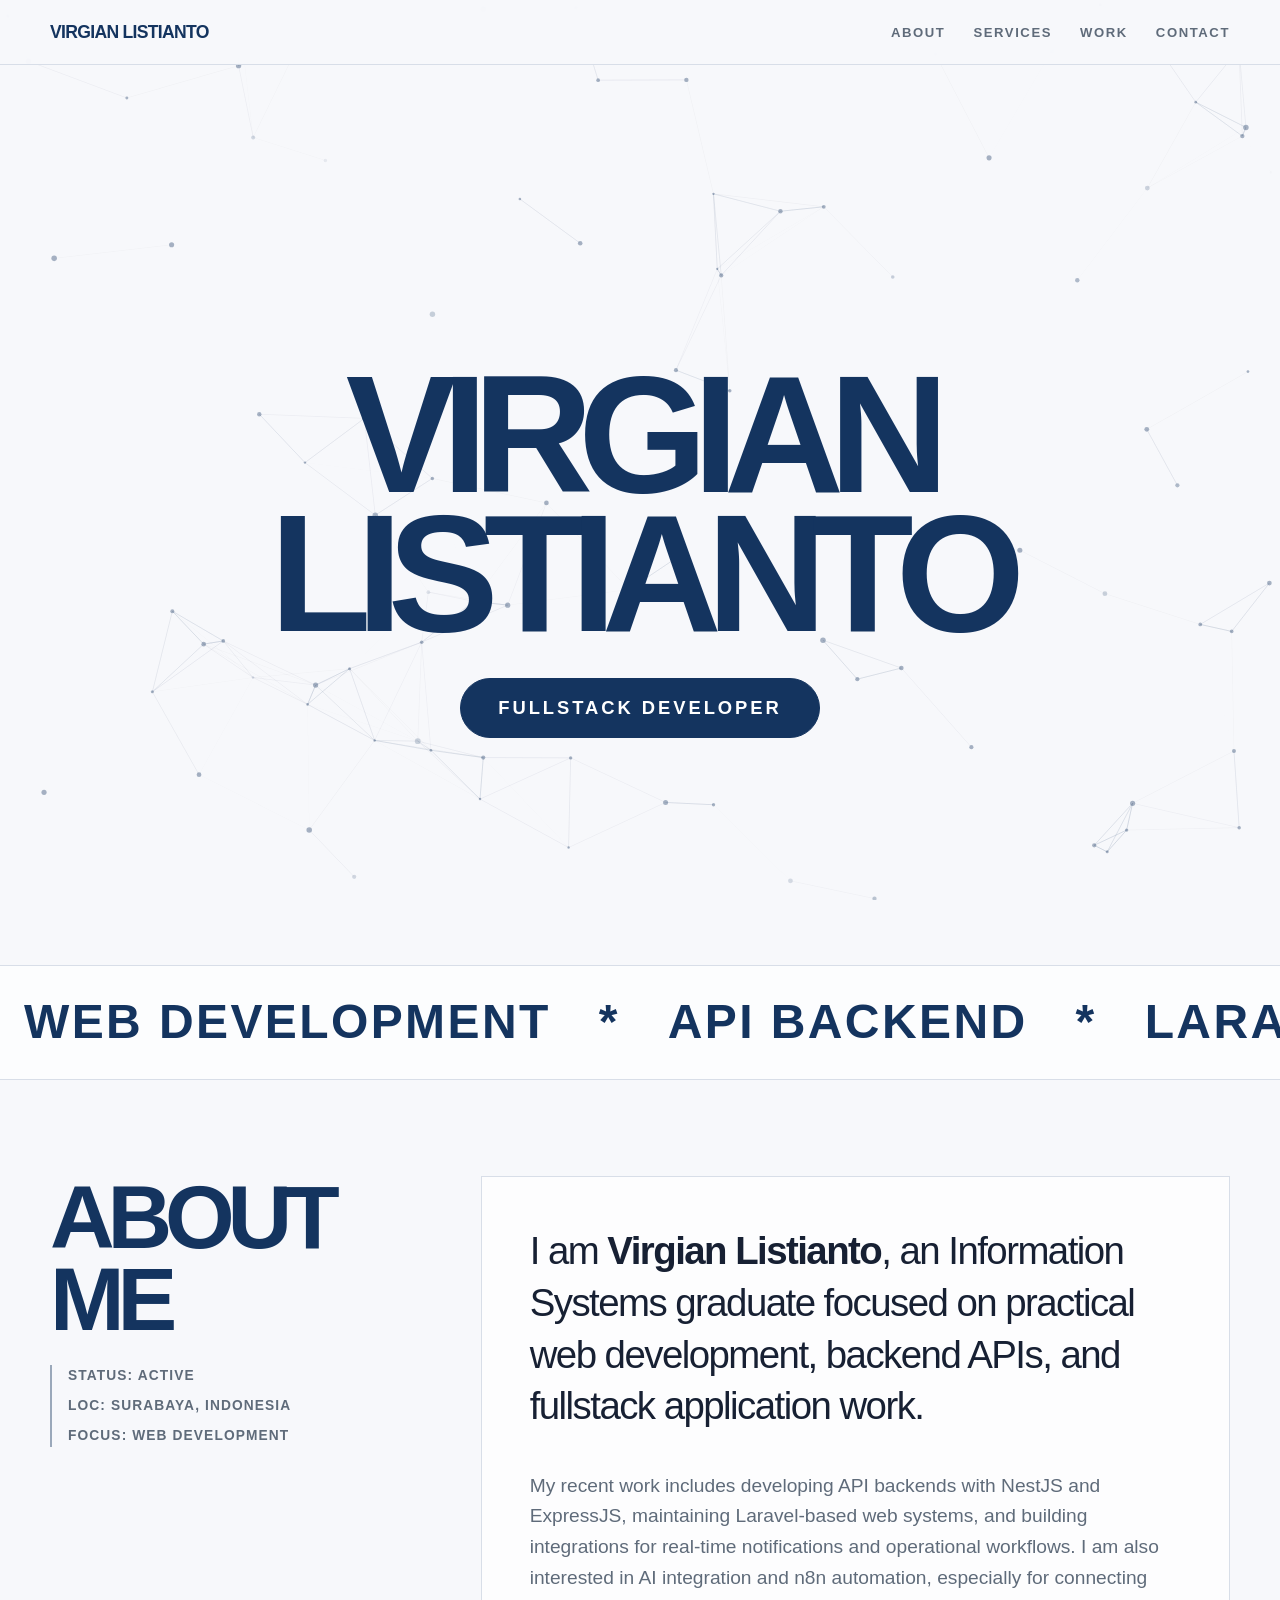
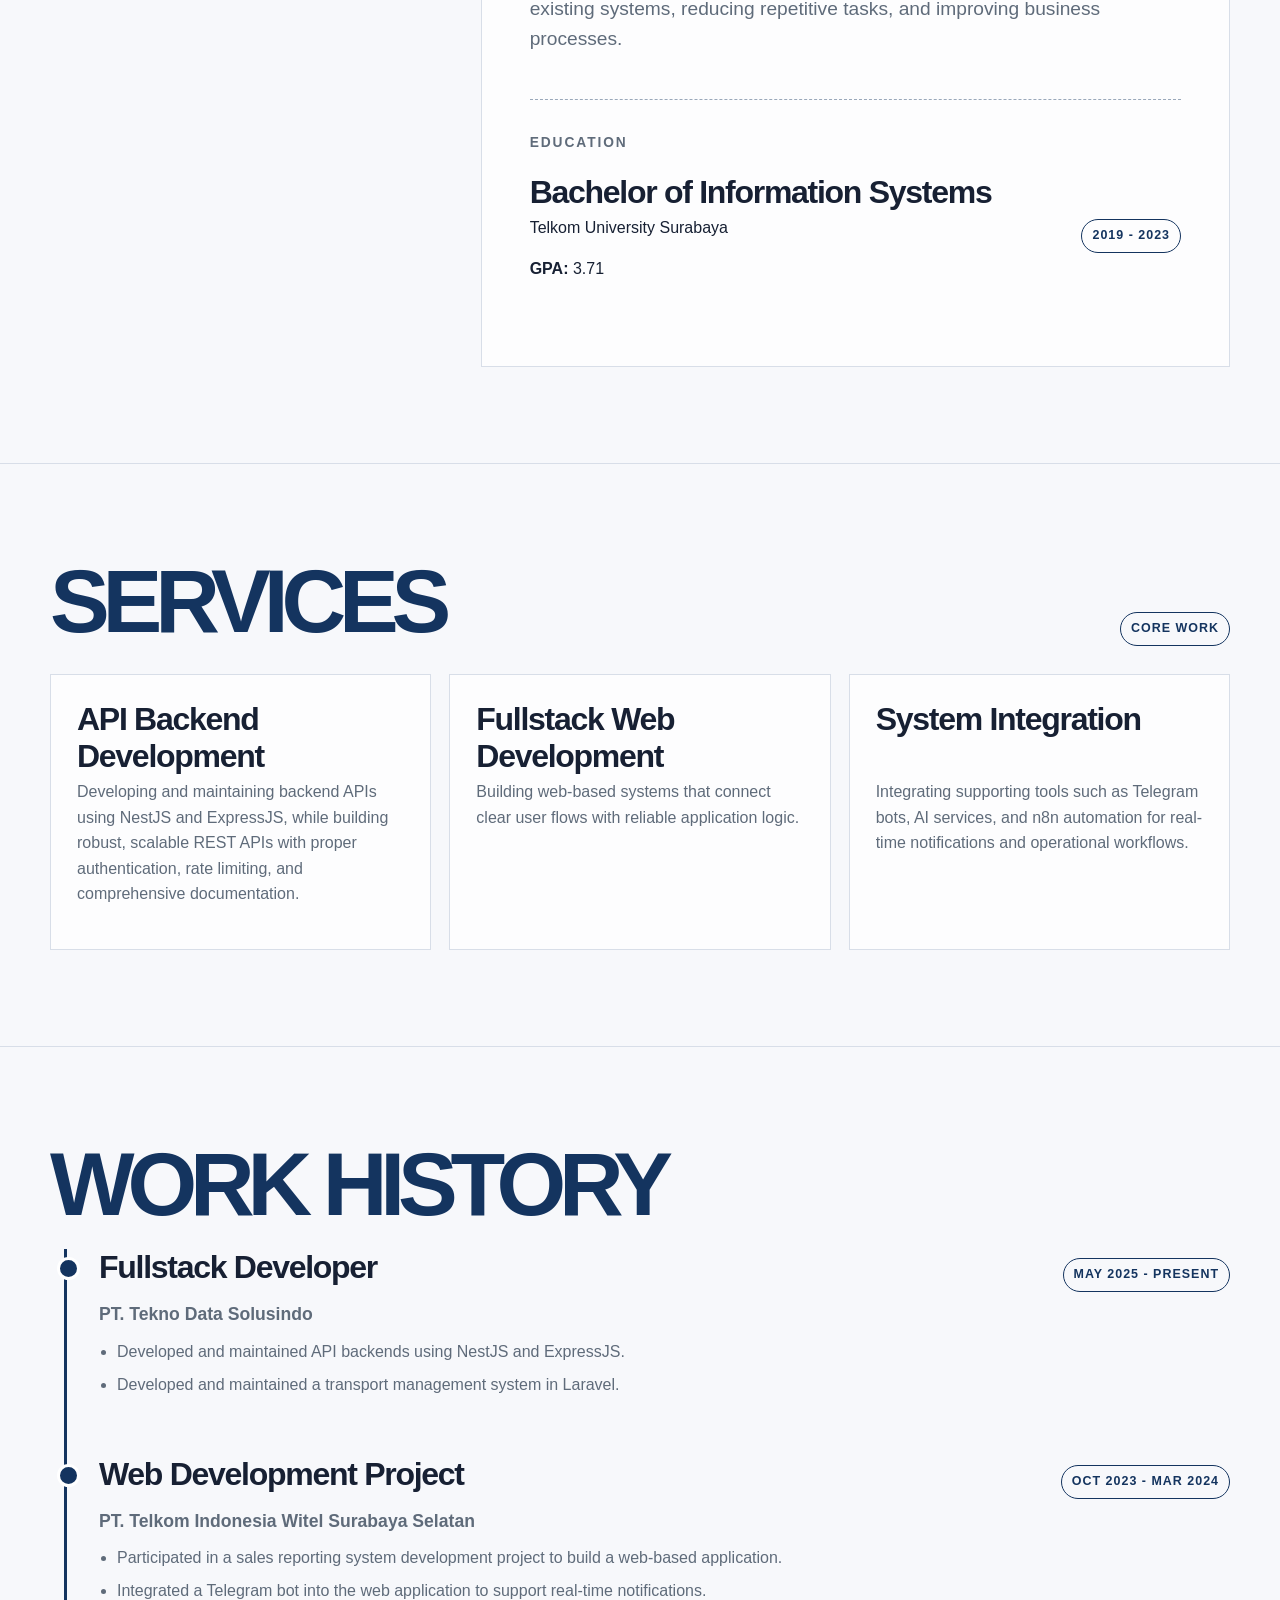
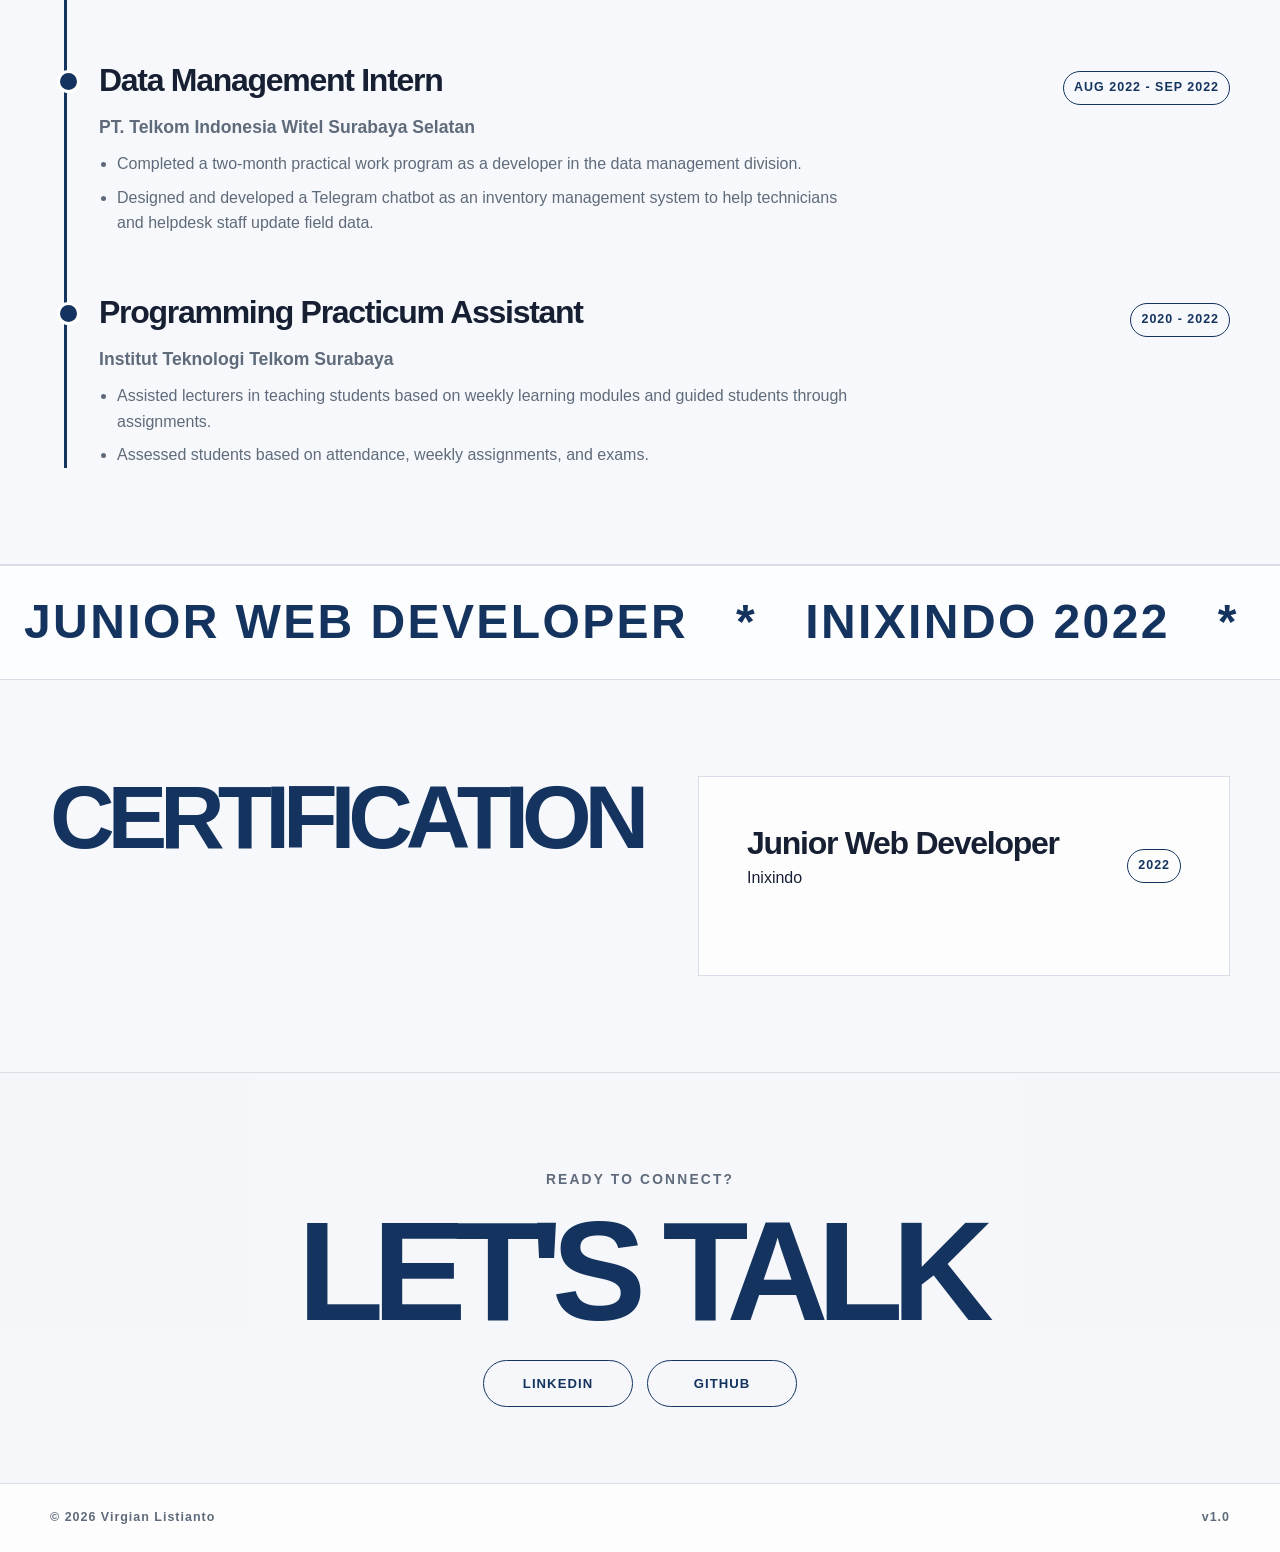
==== index.html @ 325dbe0d "Initial portfolio site" ====
<!DOCTYPE html>
<html lang="en">
<head>
    <meta charset="UTF-8">
    <meta name="viewport" content="width=device-width, initial-scale=1.0">
    <title>Virgian Listianto | Portfolio</title>
    <meta name="description" content="Portfolio of Virgian Listianto, a fullstack developer based in Surabaya, Indonesia.">
    <link rel="icon" type="image/png" sizes="32x32" href="assets/favicon-32x32.png">
    <link rel="icon" type="image/png" sizes="16x16" href="assets/favicon-16x16.png">
    <link rel="apple-touch-icon" sizes="180x180" href="assets/apple-touch-icon.png">
    <link rel="stylesheet" href="assets/custom.css">
</head>
<body>
    <canvas id="scatter-background" aria-hidden="true"></canvas>

    <nav class="nav" aria-label="Primary navigation">
        <div class="container nav-inner">
            <a class="brand" href="#top">Virgian Listianto</a>
            <div class="nav-links">
                <a href="#about">About</a>
                <a href="#services">Services</a>
                <a href="#work">Work</a>
                <a href="#contact">Contact</a>
            </div>
        </div>
    </nav>

    <main id="top">
        <section class="hero container">
            <div>
                <h1>Virgian<br>Listianto</h1>
                <div class="hero-actions">
                    <div class="role-card">
                        <strong>Fullstack Developer</strong>
                    </div>
                </div>
            </div>
        </section>

        <div class="strip" aria-hidden="true">
            <div class="strip-track">
                <span>Web Development</span><span>*</span>
                <span>API Backend</span><span>*</span>
                <span>Laravel</span><span>*</span>
                <span>NestJS</span><span>*</span>
                <span>ExpressJS</span><span>*</span>
                <span>Fullstack</span><span>*</span>
                <span>Web Development</span><span>*</span>
                <span>API Backend</span><span>*</span>
                <span>Laravel</span><span>*</span>
                <span>NestJS</span><span>*</span>
                <span>ExpressJS</span><span>*</span>
                <span>Fullstack</span><span>*</span>
            </div>
        </div>

        <section id="about" class="section">
            <div class="container split">
                <div>
                    <div class="section-title">
                        <h2>About<br>Me</h2>
                        <div class="meta-list">
                            <p>Status: Active</p>
                            <p>Loc: Surabaya, Indonesia</p>
                            <p>Focus: Web Development</p>
                        </div>
                    </div>
                </div>

                <div class="panel">
                    <p class="intro">
                        I am <strong>Virgian Listianto</strong>, an Information Systems graduate focused on practical web development, backend APIs, and fullstack application work.
                    </p>
                    <p class="intro-small">
                        My recent work includes developing API backends with NestJS and ExpressJS, maintaining Laravel-based web systems, and building integrations for real-time notifications and operational workflows. I am also interested in AI integration and n8n automation, especially for connecting existing systems, reducing repetitive tasks, and improving business processes.
                    </p>

                    <div class="data-block">
                        <p class="block-heading">Education</p>
                        <div class="education-row">
                            <div>
                                <h3>Bachelor of Information Systems</h3>
                                <p>Telkom University Surabaya</p>
                                <p><strong>GPA:</strong> 3.71</p>
                            </div>
                            <span class="date">2019 - 2023</span>
                        </div>
                    </div>
                </div>
            </div>
        </section>

        <section id="services" class="section">
            <div class="container">
                <div class="timeline-head">
                    <h2>Services</h2>
                    <span class="date">Core Work</span>
                </div>

                <div class="cards">
                    <article class="card">
                        <h3>API Backend Development</h3>
                        <p>Developing and maintaining backend APIs using NestJS and ExpressJS, while building robust, scalable REST APIs with proper authentication, rate limiting, and comprehensive documentation.</p>
                    </article>
                    <article class="card">
                        <h3>Fullstack Web Development</h3>
                        <p>Building web-based systems that connect clear user flows with reliable application logic.</p>
                    </article>
                    <article class="card">
                        <h3>System Integration</h3>
                        <p>Integrating supporting tools such as Telegram bots, AI services, and n8n automation for real-time notifications and operational workflows.</p>
                    </article>
                </div>
            </div>
        </section>

        <section id="work" class="section">
            <div class="container">
                <h2>Work History</h2>

                <div class="timeline">
                    <article class="timeline-item">
                        <div class="timeline-head">
                            <h3>Fullstack Developer</h3>
                            <span class="date">May 2025 - Present</span>
                        </div>
                        <h4>PT. Tekno Data Solusindo</h4>
                        <ul>
                            <li>Developed and maintained API backends using NestJS and ExpressJS.</li>
                            <li>Developed and maintained a transport management system in Laravel.</li>
                        </ul>
                    </article>

                    <article class="timeline-item">
                        <div class="timeline-head">
                            <h3>Web Development Project</h3>
                            <span class="date">Oct 2023 - Mar 2024</span>
                        </div>
                        <h4>PT. Telkom Indonesia Witel Surabaya Selatan</h4>
                        <ul>
                            <li>Participated in a sales reporting system development project to build a web-based application.</li>
                            <li>Integrated a Telegram bot into the web application to support real-time notifications.</li>
                        </ul>
                    </article>

                    <article class="timeline-item">
                        <div class="timeline-head">
                            <h3>Data Management Intern</h3>
                            <span class="date">Aug 2022 - Sep 2022</span>
                        </div>
                        <h4>PT. Telkom Indonesia Witel Surabaya Selatan</h4>
                        <ul>
                            <li>Completed a two-month practical work program as a developer in the data management division.</li>
                            <li>Designed and developed a Telegram chatbot as an inventory management system to help technicians and helpdesk staff update field data.</li>
                        </ul>
                    </article>

                    <article class="timeline-item">
                        <div class="timeline-head">
                            <h3>Programming Practicum Assistant</h3>
                            <span class="date">2020 - 2022</span>
                        </div>
                        <h4>Institut Teknologi Telkom Surabaya</h4>
                        <ul>
                            <li>Assisted lecturers in teaching students based on weekly learning modules and guided students through assignments.</li>
                            <li>Assessed students based on attendance, weekly assignments, and exams.</li>
                        </ul>
                    </article>
                </div>
            </div>
        </section>

        <div class="strip" aria-hidden="true">
            <div class="strip-track">
                <span>Junior Web Developer</span><span>*</span>
                <span>Inixindo 2022</span><span>*</span>
                <span>Junior Web Developer</span><span>*</span>
                <span>Inixindo 2022</span><span>*</span>
                <span>Junior Web Developer</span><span>*</span>
                <span>Inixindo 2022</span><span>*</span>
            </div>
        </div>

        <section class="section">
            <div class="container split">
                <div>
                    <div class="section-title">
                        <h2>Certification</h2>
                    </div>
                </div>
                <div class="panel">
                    <div class="cert-row">
                        <div>
                            <h3>Junior Web Developer</h3>
                            <p>Inixindo</p>
                        </div>
                        <span class="date">2022</span>
                    </div>
                </div>
            </div>
        </section>
    </main>

    <section id="contact" class="contact-section">
        <div class="container">
            <p class="contact-kicker">Ready to connect?</p>
            <p class="talk">Let's Talk</p>

            <div class="contact-links" aria-label="Social links">
                <a class="contact-pill" href="https://linkedin.com/in/virgianlistianto" target="_blank" rel="noreferrer">LinkedIn</a>
                <a class="contact-pill" href="https://github.com/z00mbi33" target="_blank" rel="noreferrer">GitHub</a>
            </div>
        </div>
    </section>

    <footer class="footer">
        <div class="container footer-bottom">
            <span>&copy; 2026 Virgian Listianto</span>
            <span>v1.0</span>
        </div>
    </footer>

    <script src="assets/custom.js" defer></script>
</body>
</html>
---- assets/custom.css ----
:root {
    --bg: #f7f8fb;
    --paper: #ffffff;
    --paper-soft: #f3f6fa;
    --primary: #14345f;
    --primary-soft: #e8eef7;
    --text: #172033;
    --muted: #5f6b7a;
    --line: #d8dee8;
    --line-dark: #9aa8ba;
}

* {
    box-sizing: border-box;
}

html {
    scroll-behavior: smooth;
}

body {
    position: relative;
    margin: 0;
    background: var(--bg);
    color: var(--text);
    font-family: Arial, Helvetica, sans-serif;
    line-height: 1.6;
}

#scatter-background {
    position: fixed;
    inset: 0;
    z-index: 0;
    pointer-events: none;
    opacity: 0.95;
}

a {
    color: inherit;
    text-decoration: none;
}

a:hover {
    text-decoration: underline;
}

p,
h1,
h2,
h3,
h4 {
    margin-top: 0;
}

.container {
    width: min(1180px, calc(100% - 32px));
    margin: 0 auto;
}

.nav {
    position: fixed;
    top: 0;
    left: 0;
    z-index: 10;
    width: 100%;
    border-bottom: 1px solid var(--line);
    background: rgba(247, 248, 251, 0.94);
    backdrop-filter: blur(12px);
}

.nav,
main,
.contact-section,
.footer {
    position: relative;
    z-index: 1;
}

.nav-inner {
    display: flex;
    align-items: center;
    justify-content: space-between;
    padding: 18px 0;
}

.brand {
    color: var(--primary);
    font-size: 1.1rem;
    font-weight: 800;
    letter-spacing: -0.04em;
    text-transform: uppercase;
}

.nav-links {
    display: flex;
    gap: 28px;
    color: var(--muted);
    font-size: 0.82rem;
    font-weight: 700;
    letter-spacing: 0.12em;
    text-transform: uppercase;
}

main {
    padding-top: 72px;
}

.hero {
    display: flex;
    min-height: calc(100vh - 72px);
    align-items: center;
    justify-content: center;
    padding: 80px 0;
    text-align: center;
}

h1 {
    color: var(--primary);
    margin-bottom: 34px;
    font-size: clamp(4rem, 13vw, 11rem);
    line-height: 0.84;
    letter-spacing: -0.09em;
    text-transform: uppercase;
}

.hero-actions {
    display: flex;
    justify-content: center;
}

.role-card {
    min-width: min(360px, 100%);
    border: 1px solid var(--primary);
    border-radius: 999px;
    padding: 14px 24px;
    background: var(--primary);
    color: #ffffff;
    text-align: center;
}

.role-card strong {
    display: block;
    color: inherit;
    font-size: clamp(0.95rem, 2vw, 1.15rem);
    letter-spacing: 0.16em;
    text-transform: uppercase;
}

.strip {
    overflow: hidden;
    border-top: 1px solid var(--line);
    border-bottom: 1px solid var(--line);
    background: rgba(255, 255, 255, 0.64);
    padding: 18px 0;
}

.strip-track {
    display: flex;
    width: max-content;
    animation: marquee 28s linear infinite;
    color: var(--primary);
    font-size: clamp(1.4rem, 4vw, 3rem);
    font-weight: 800;
    letter-spacing: 0.05em;
    text-transform: uppercase;
    white-space: nowrap;
}

.strip-track span {
    margin: 0 24px;
}

@keyframes marquee {
    from { transform: translateX(0); }
    to { transform: translateX(-50%); }
}

.section {
    padding: 96px 0;
    border-bottom: 1px solid var(--line);
}

.split {
    display: grid;
    grid-template-columns: 4fr 8fr;
    gap: 56px;
}

.section-title {
    position: sticky;
    top: 104px;
}

h2 {
    color: var(--primary);
    margin-bottom: 24px;
    font-size: clamp(3rem, 7vw, 6rem);
    line-height: 0.92;
    letter-spacing: -0.08em;
    text-transform: uppercase;
}

.meta-list {
    border-left: 2px solid var(--line-dark);
    padding-left: 16px;
    color: var(--muted);
    font-size: 0.86rem;
    font-weight: 700;
    letter-spacing: 0.08em;
    text-transform: uppercase;
}

.meta-list p {
    margin-bottom: 8px;
}

.panel {
    border: 1px solid var(--line);
    background: rgba(255, 255, 255, 0.7);
    padding: clamp(26px, 5vw, 48px);
}

.intro {
    font-size: clamp(1.45rem, 3vw, 2.4rem);
    line-height: 1.35;
    letter-spacing: -0.04em;
}

.intro-small {
    margin-top: 24px;
    color: var(--muted);
    font-size: clamp(1rem, 2vw, 1.2rem);
}

.data-block {
    margin-top: 44px;
    border-top: 1px dashed var(--line-dark);
    padding-top: 32px;
}

.block-heading {
    margin-bottom: 20px;
    color: var(--muted);
    font-size: 0.86rem;
    font-weight: 800;
    letter-spacing: 0.14em;
    text-transform: uppercase;
}

.education-row,
.cert-row {
    display: flex;
    align-items: center;
    justify-content: space-between;
    gap: 24px;
    border-top: 1px solid var(--line);
    padding: 20px 0;
}

.education-row:first-of-type,
.cert-row:first-of-type {
    border-top: 0;
    padding-top: 0;
}

h3 {
    margin-bottom: 4px;
    font-size: clamp(1.35rem, 3vw, 2rem);
    line-height: 1.15;
    letter-spacing: -0.04em;
}

h4 {
    margin-bottom: 10px;
    color: var(--muted);
    font-size: 1.1rem;
}

.date {
    flex: 0 0 auto;
    border: 1px solid var(--primary);
    border-radius: 999px;
    padding: 6px 10px;
    color: var(--primary);
    font-size: 0.78rem;
    font-weight: 800;
    letter-spacing: 0.08em;
    text-transform: uppercase;
}

.cards {
    display: grid;
    grid-template-columns: repeat(3, 1fr);
    gap: 18px;
}

.card {
    min-height: 190px;
    border: 1px solid var(--line);
    background: rgba(255, 255, 255, 0.7);
    padding: 26px;
}

.card p {
    color: var(--muted);
}

.card h3 {
    min-height: 4.6rem;
}

.timeline {
    border-left: 3px solid var(--primary);
    margin-left: 14px;
}

.timeline-item {
    position: relative;
    padding: 0 0 58px 32px;
}

.timeline-item:last-child {
    padding-bottom: 0;
}

.timeline-item::before {
    content: "";
    position: absolute;
    top: 8px;
    left: -10px;
    width: 17px;
    height: 17px;
    border: 3px solid var(--paper);
    border-radius: 50%;
    background: var(--primary);
}

.timeline-head {
    display: flex;
    align-items: baseline;
    justify-content: space-between;
    gap: 18px;
    margin-bottom: 8px;
}

.timeline-item p,
.timeline-item ul {
    max-width: 760px;
}

ul {
    margin: 0;
    padding-left: 18px;
    color: var(--muted);
}

li + li {
    margin-top: 8px;
}

.contact-section {
    padding: 96px 0 76px;
    background: rgba(243, 246, 250, 0.68);
    text-align: center;
}

.contact-kicker {
    margin-bottom: 18px;
    color: var(--muted);
    font-size: 0.86rem;
    font-weight: 800;
    letter-spacing: 0.16em;
    text-transform: uppercase;
}

.talk {
    color: var(--primary);
    display: block;
    margin-bottom: 24px;
    font-size: clamp(3.5rem, 11vw, 9rem);
    font-weight: 900;
    line-height: 0.9;
    letter-spacing: -0.08em;
    text-transform: uppercase;
    word-break: break-word;
}

.contact-links {
    display: flex;
    flex-wrap: wrap;
    justify-content: center;
    gap: 14px;
}

.contact-pill {
    display: inline-flex;
    align-items: center;
    justify-content: center;
    min-width: 150px;
    border: 1px solid var(--primary);
    border-radius: 999px;
    padding: 12px 18px;
    color: var(--primary);
    font-size: 0.82rem;
    font-weight: 800;
    letter-spacing: 0.08em;
    text-transform: uppercase;
}

.contact-pill:hover {
    background: var(--primary);
    color: #ffffff;
    text-decoration: none;
}

.footer {
    border-top: 1px solid var(--line);
    background: rgba(255, 255, 255, 0.7);
    padding: 24px 0;
}

.footer-bottom {
    display: flex;
    justify-content: space-between;
    align-items: center;
    gap: 18px;
    color: var(--muted);
    font-size: 0.78rem;
    font-weight: 800;
    letter-spacing: 0.08em;
}

@media (max-width: 900px) {
    .nav-inner {
        align-items: center;
    }

    .nav-links {
        display: none;
    }

    main {
        padding-top: 64px;
    }

    .hero {
        min-height: calc(100vh - 64px);
    }

    .split,
    .cards {
        grid-template-columns: 1fr;
    }

    .section-title {
        position: static;
    }

    .education-row,
    .cert-row,
    .timeline-head {
        align-items: flex-start;
        flex-direction: column;
    }
}

@media (max-width: 560px) {
    .container {
        width: min(100% - 24px, 1180px);
    }

    .section,
    .contact-section {
        padding: 72px 0;
    }

    .hero {
        min-height: auto;
        padding: 76px 0 64px;
    }

    h1 {
        margin-bottom: 28px;
        font-size: clamp(3.35rem, 18vw, 5rem);
        letter-spacing: -0.075em;
    }

    .role-card {
        min-width: 0;
        width: 100%;
        padding: 13px 18px;
        text-align: center;
    }

    h2 {
        font-size: clamp(2.6rem, 15vw, 4rem);
    }

    .panel,
    .card {
        padding: 22px;
    }

    .card h3 {
        min-height: 0;
    }

    .contact-links {
        align-items: stretch;
        flex-direction: column;
    }

    .footer-bottom {
        align-items: flex-start;
        flex-direction: column;
        gap: 8px;
    }
}
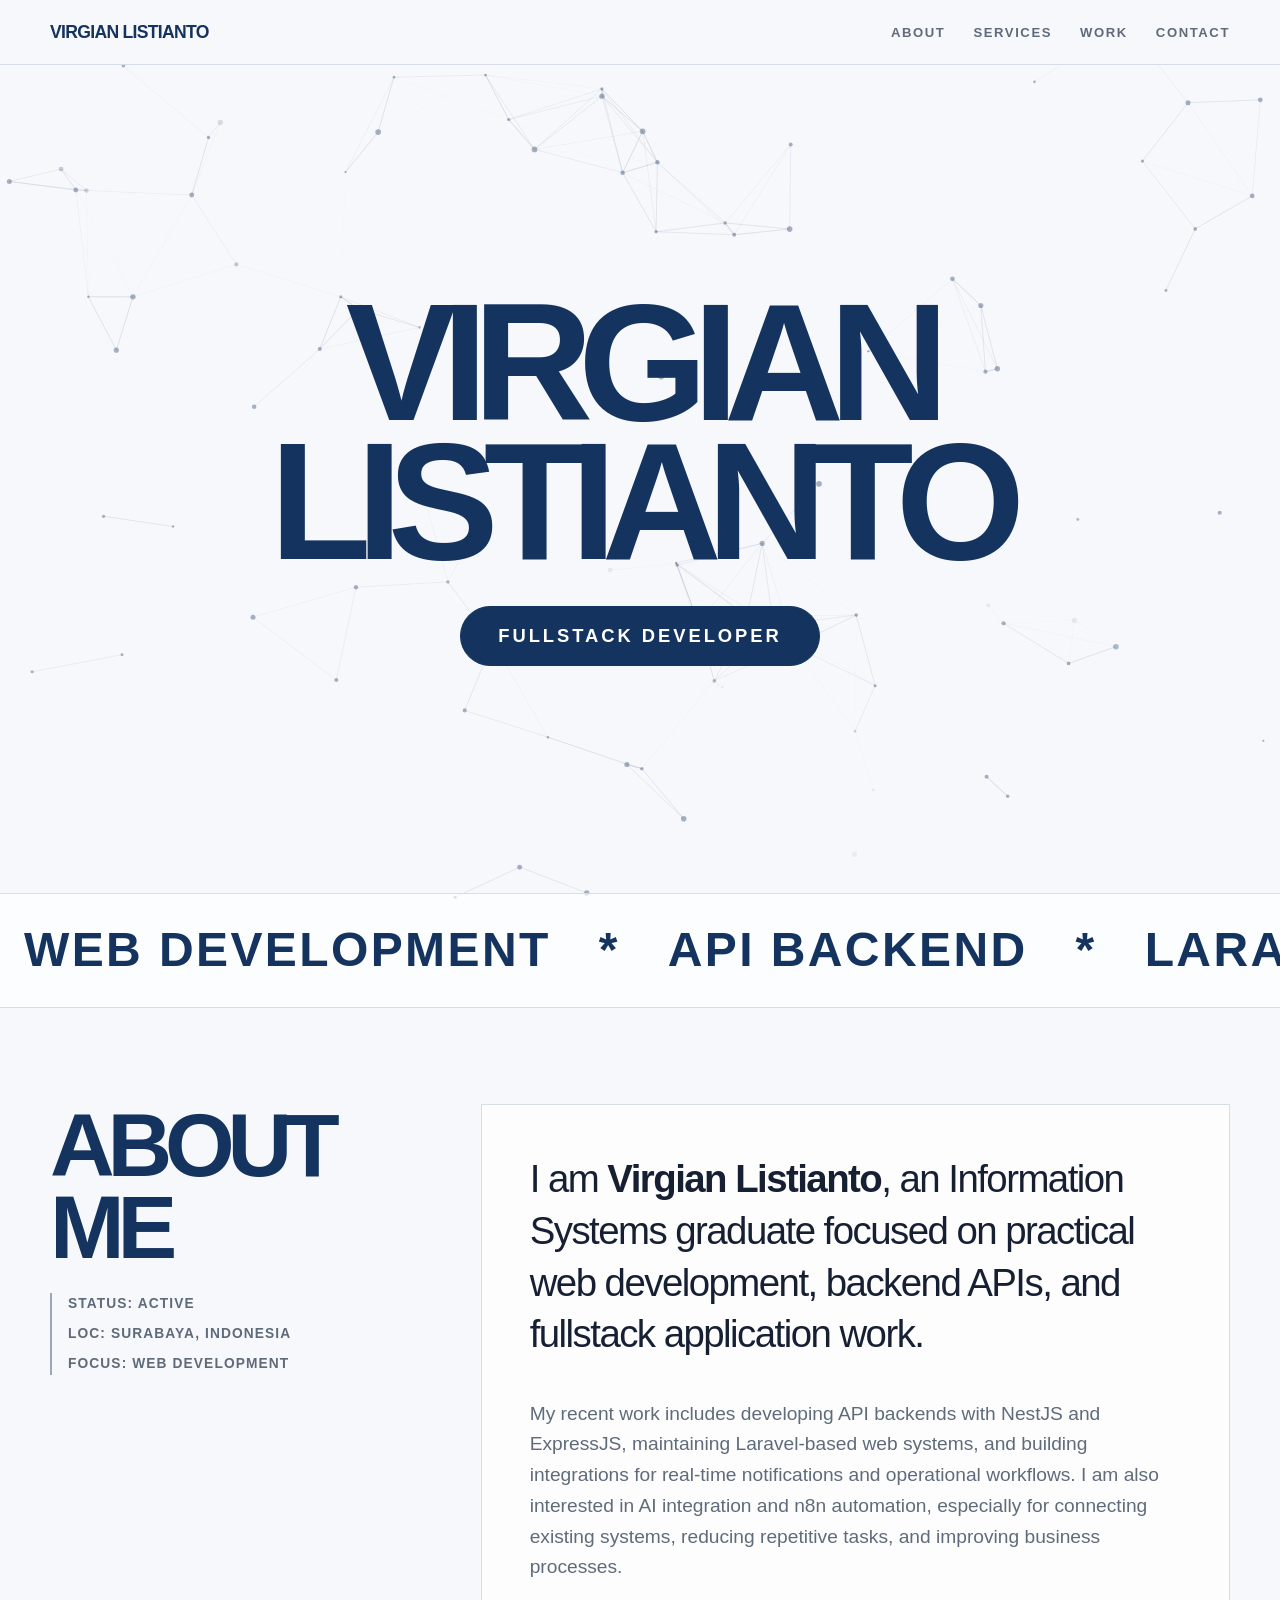
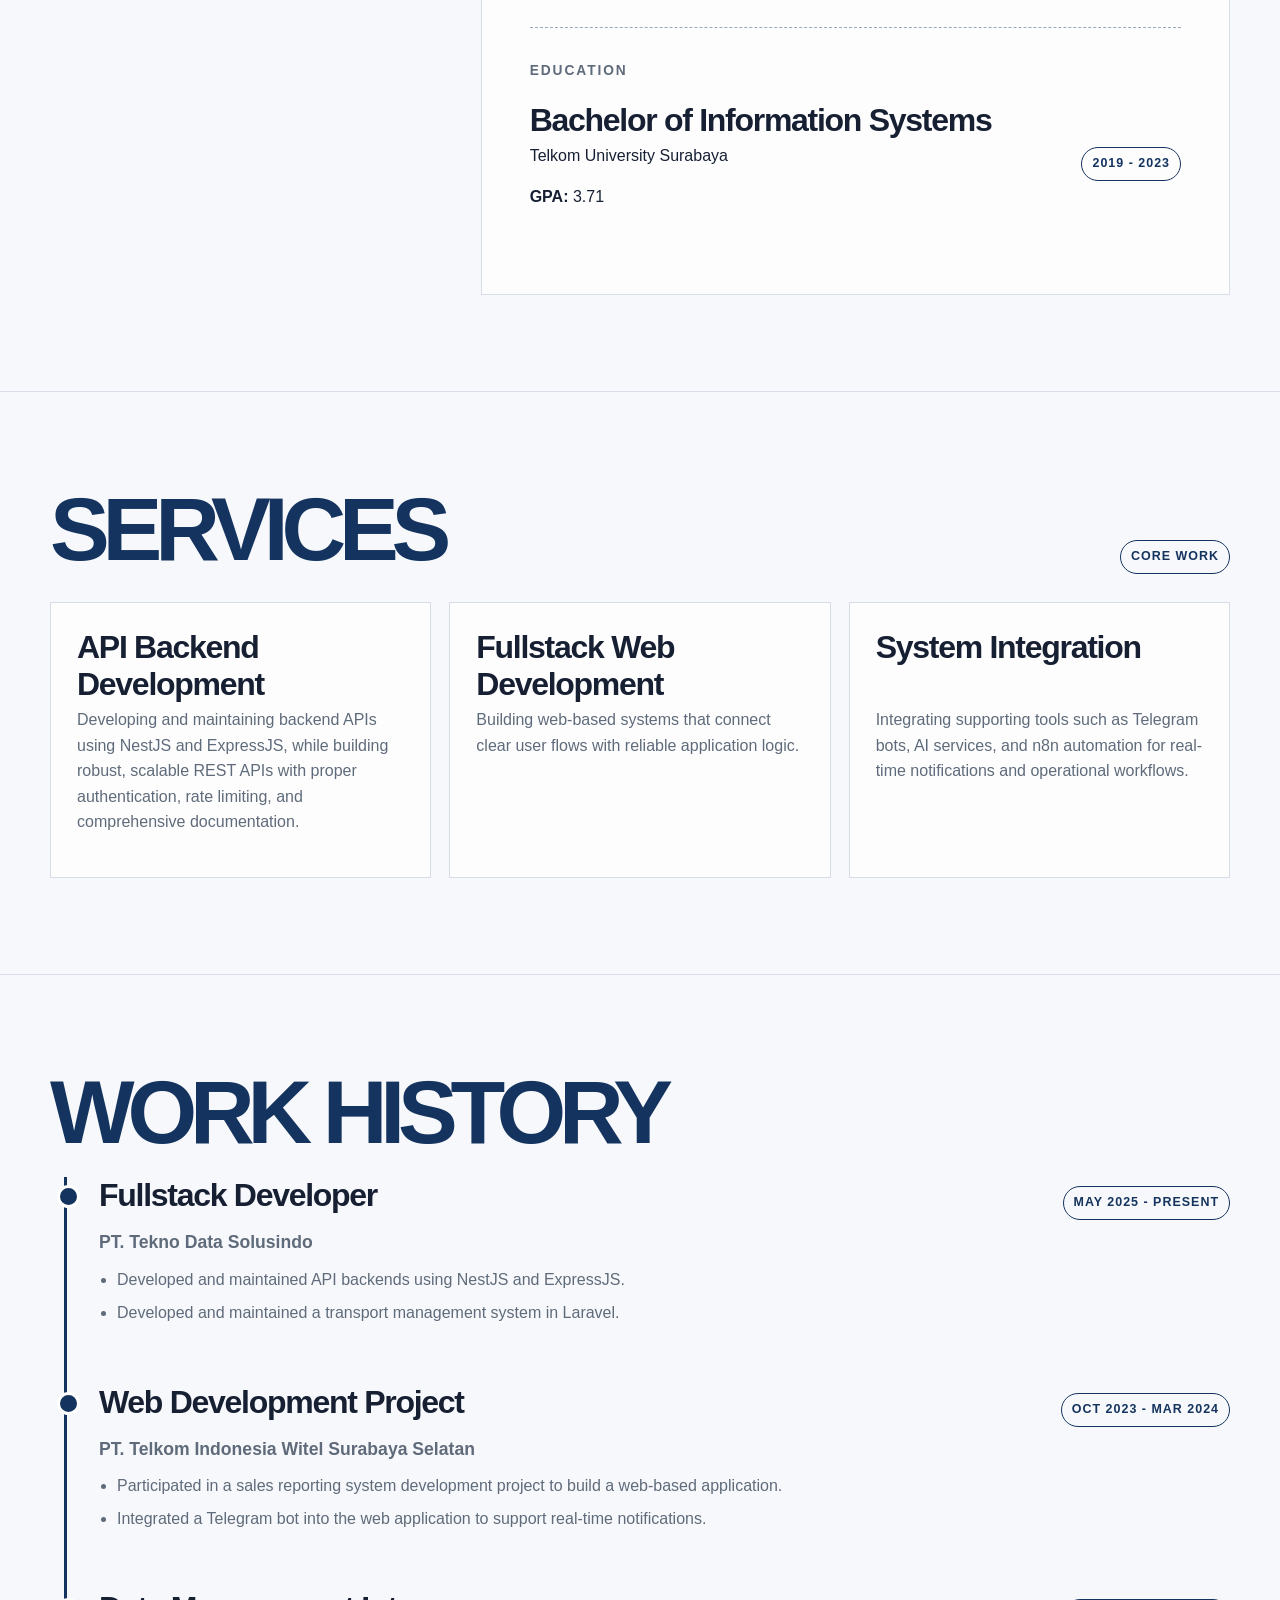
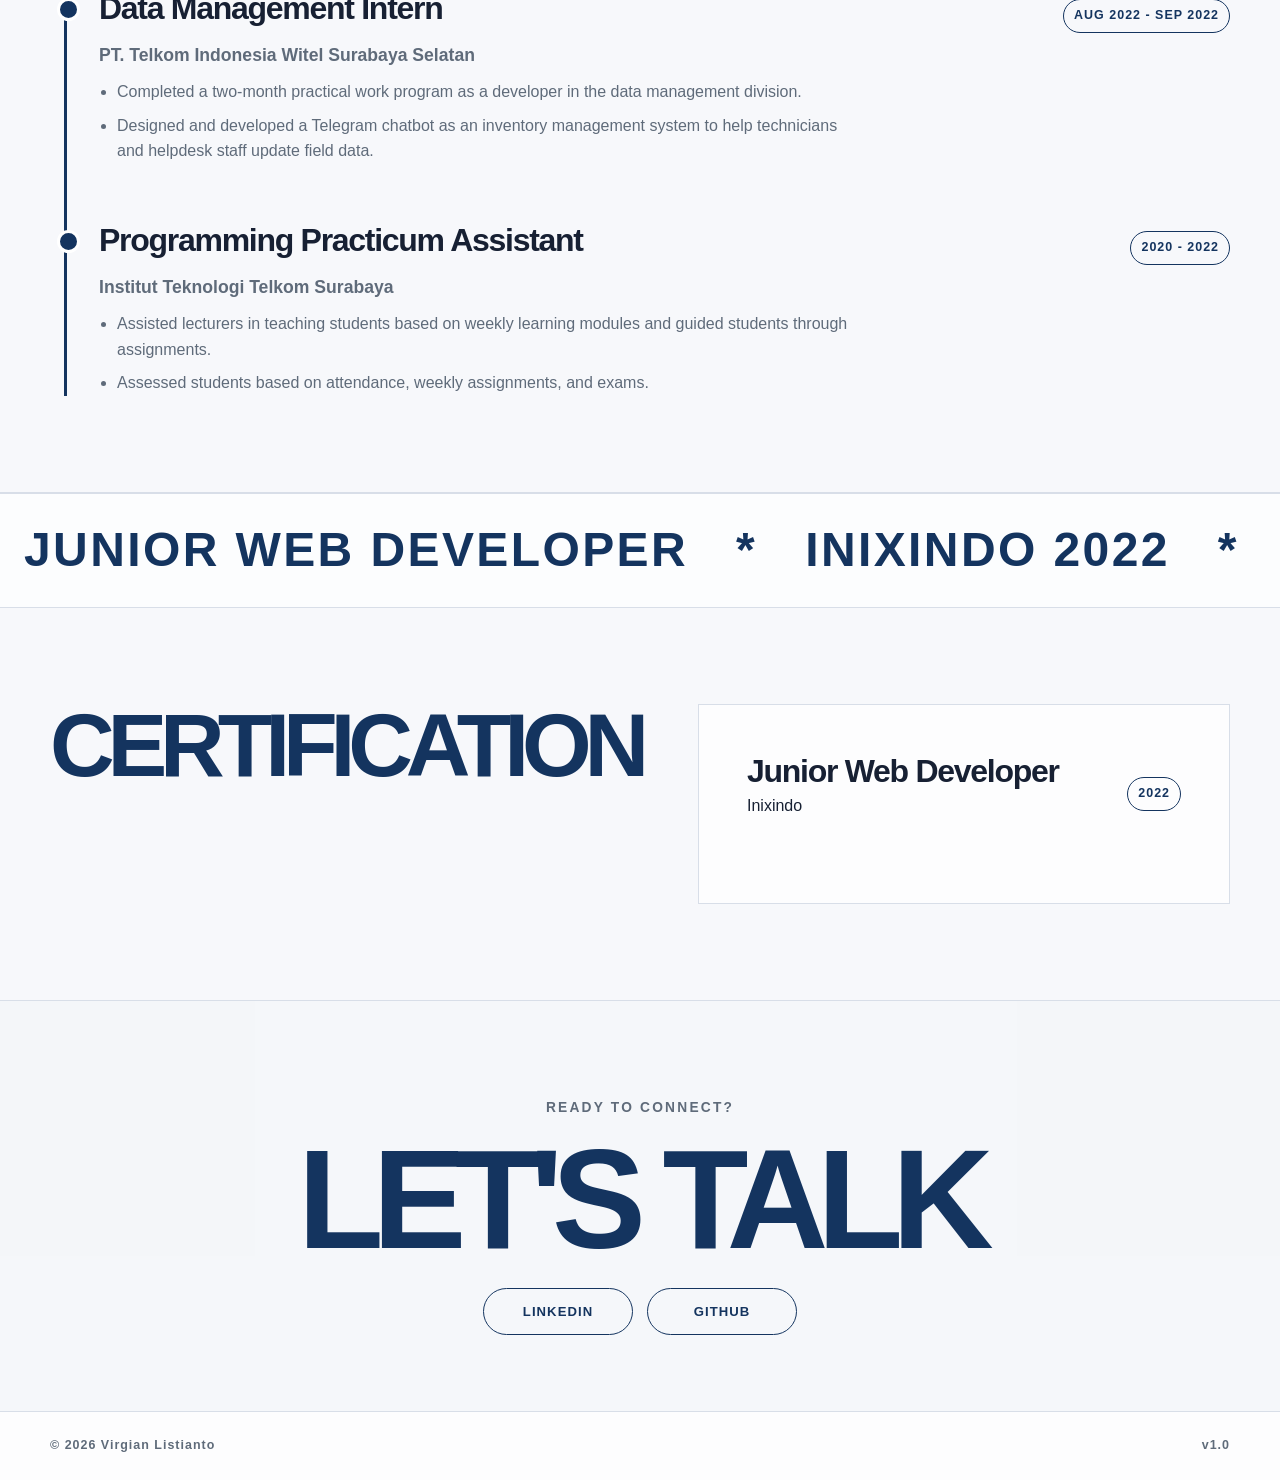
==== commit e185e39e: "Fix certification mobile layout" ====
--- a/index.html
+++ b/index.html
@@ -181,7 +181,7 @@
             </div>
         </div>
 
-        <section class="section">
+        <section class="section certification-section">
             <div class="container split">
                 <div>
                     <div class="section-title">
--- a/assets/custom.css
+++ b/assets/custom.css
@@ -58,9 +58,8 @@
 }
 
 .nav {
-    position: fixed;
+    position: sticky;
     top: 0;
-    left: 0;
     z-index: 10;
     width: 100%;
     border-bottom: 1px solid var(--line);
@@ -68,7 +67,6 @@
     backdrop-filter: blur(12px);
 }
 
-.nav,
 main,
 .contact-section,
 .footer {
@@ -102,7 +100,34 @@
 }
 
 main {
-    padding-top: 72px;
+    padding-top: 0;
+}
+
+.error-main {
+    display: flex;
+    min-height: 100vh;
+    align-items: center;
+    justify-content: center;
+    padding: 0;
+}
+
+.error-hero {
+    width: min(1180px, calc(100% - 32px));
+    margin: 0 auto;
+    text-align: center;
+}
+
+.error-hero h1 {
+    margin-bottom: 18px;
+}
+
+.error-hero p {
+    margin-bottom: 0;
+    color: var(--muted);
+    font-size: clamp(1rem, 3vw, 1.5rem);
+    font-weight: 800;
+    letter-spacing: 0.16em;
+    text-transform: uppercase;
 }
 
 .hero {
@@ -261,6 +286,10 @@
 .cert-row:first-of-type {
     border-top: 0;
     padding-top: 0;
+}
+
+.certification-section .panel {
+    align-self: start;
 }
 
 h3 {
@@ -439,12 +468,8 @@
         display: none;
     }
 
-    main {
-        padding-top: 64px;
-    }
-
     .hero {
-        min-height: calc(100vh - 64px);
+        min-height: calc(100vh - 65px);
     }
 
     .split,
@@ -505,6 +530,34 @@
         min-height: 0;
     }
 
+    .certification-section .split {
+        gap: 24px;
+    }
+
+    .certification-section h2 {
+        margin-bottom: 0;
+        font-size: clamp(2.25rem, 12vw, 3.6rem);
+        letter-spacing: -0.065em;
+        overflow-wrap: anywhere;
+    }
+
+    .certification-section .panel {
+        padding: 20px;
+    }
+
+    .cert-row {
+        gap: 14px;
+        padding: 0;
+    }
+
+    .cert-row h3 {
+        font-size: clamp(1.25rem, 8vw, 1.75rem);
+    }
+
+    .cert-row .date {
+        align-self: flex-start;
+    }
+
     .contact-links {
         align-items: stretch;
         flex-direction: column;
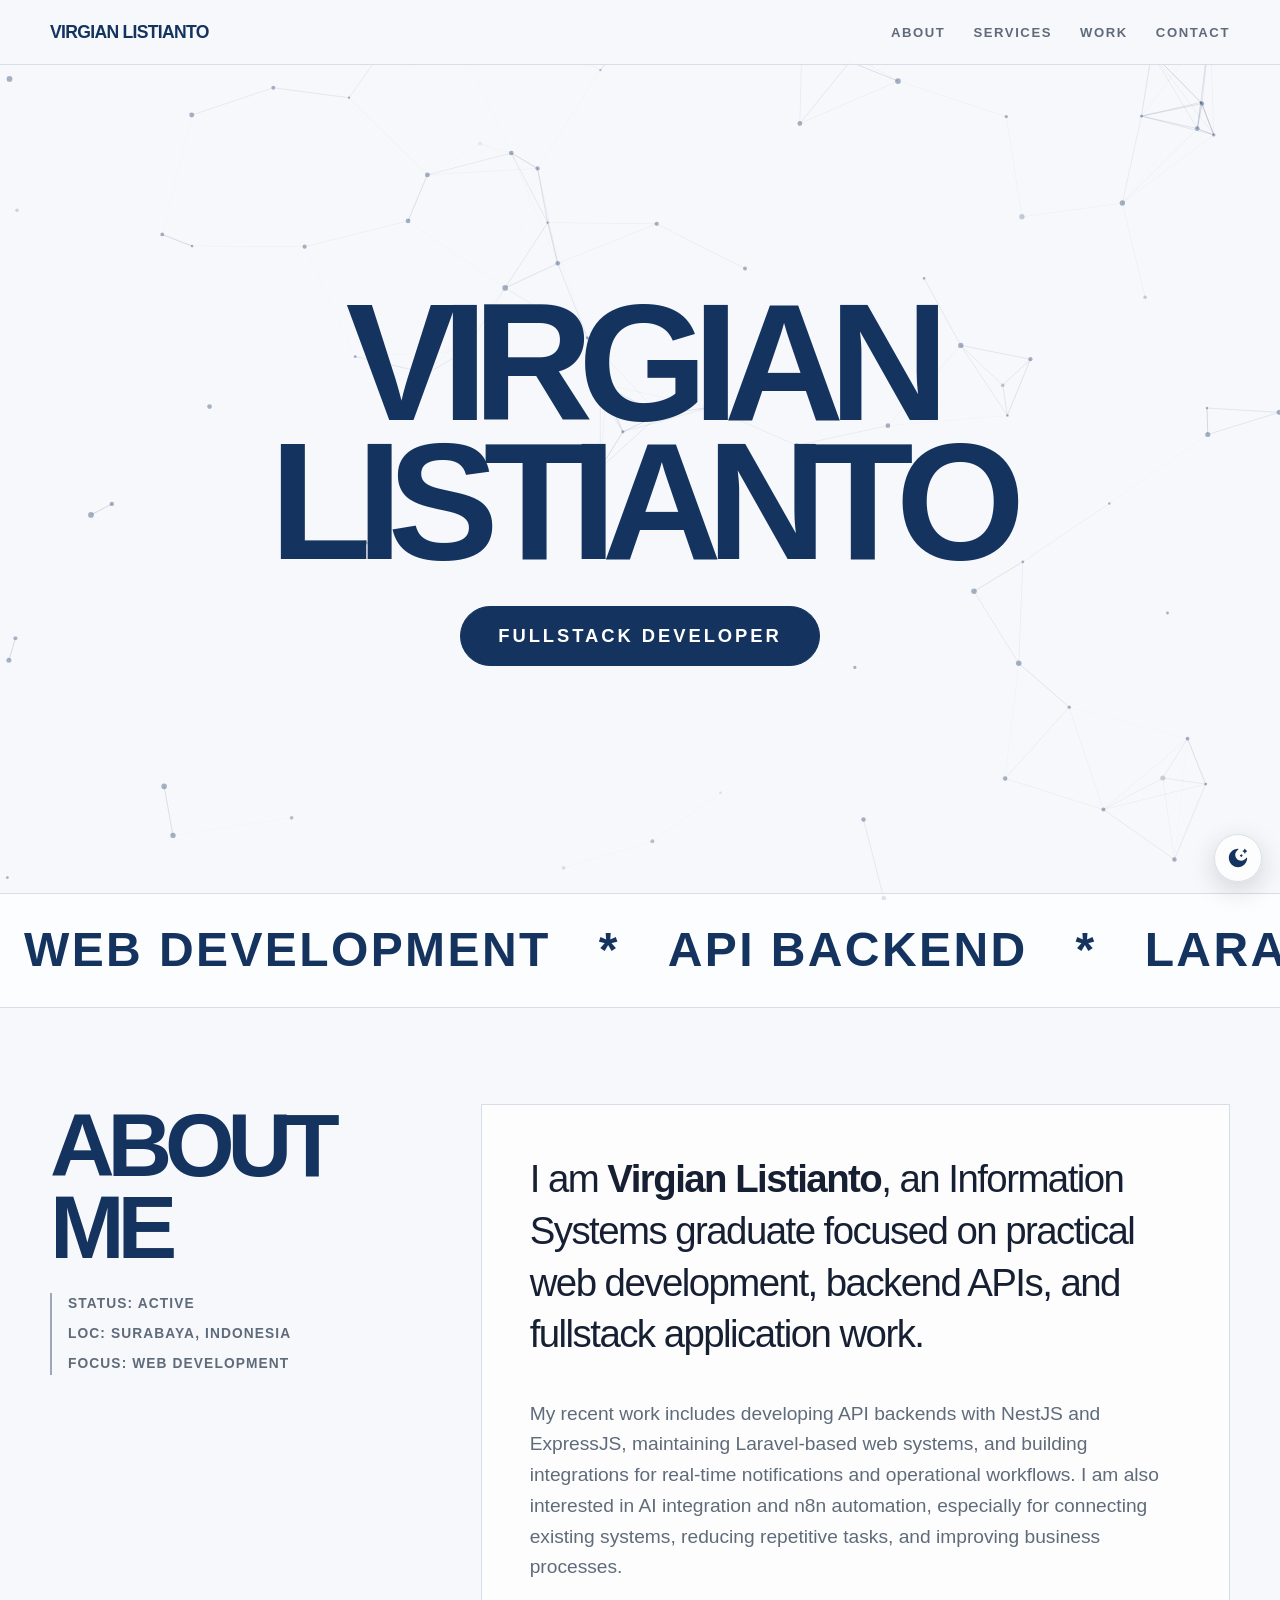
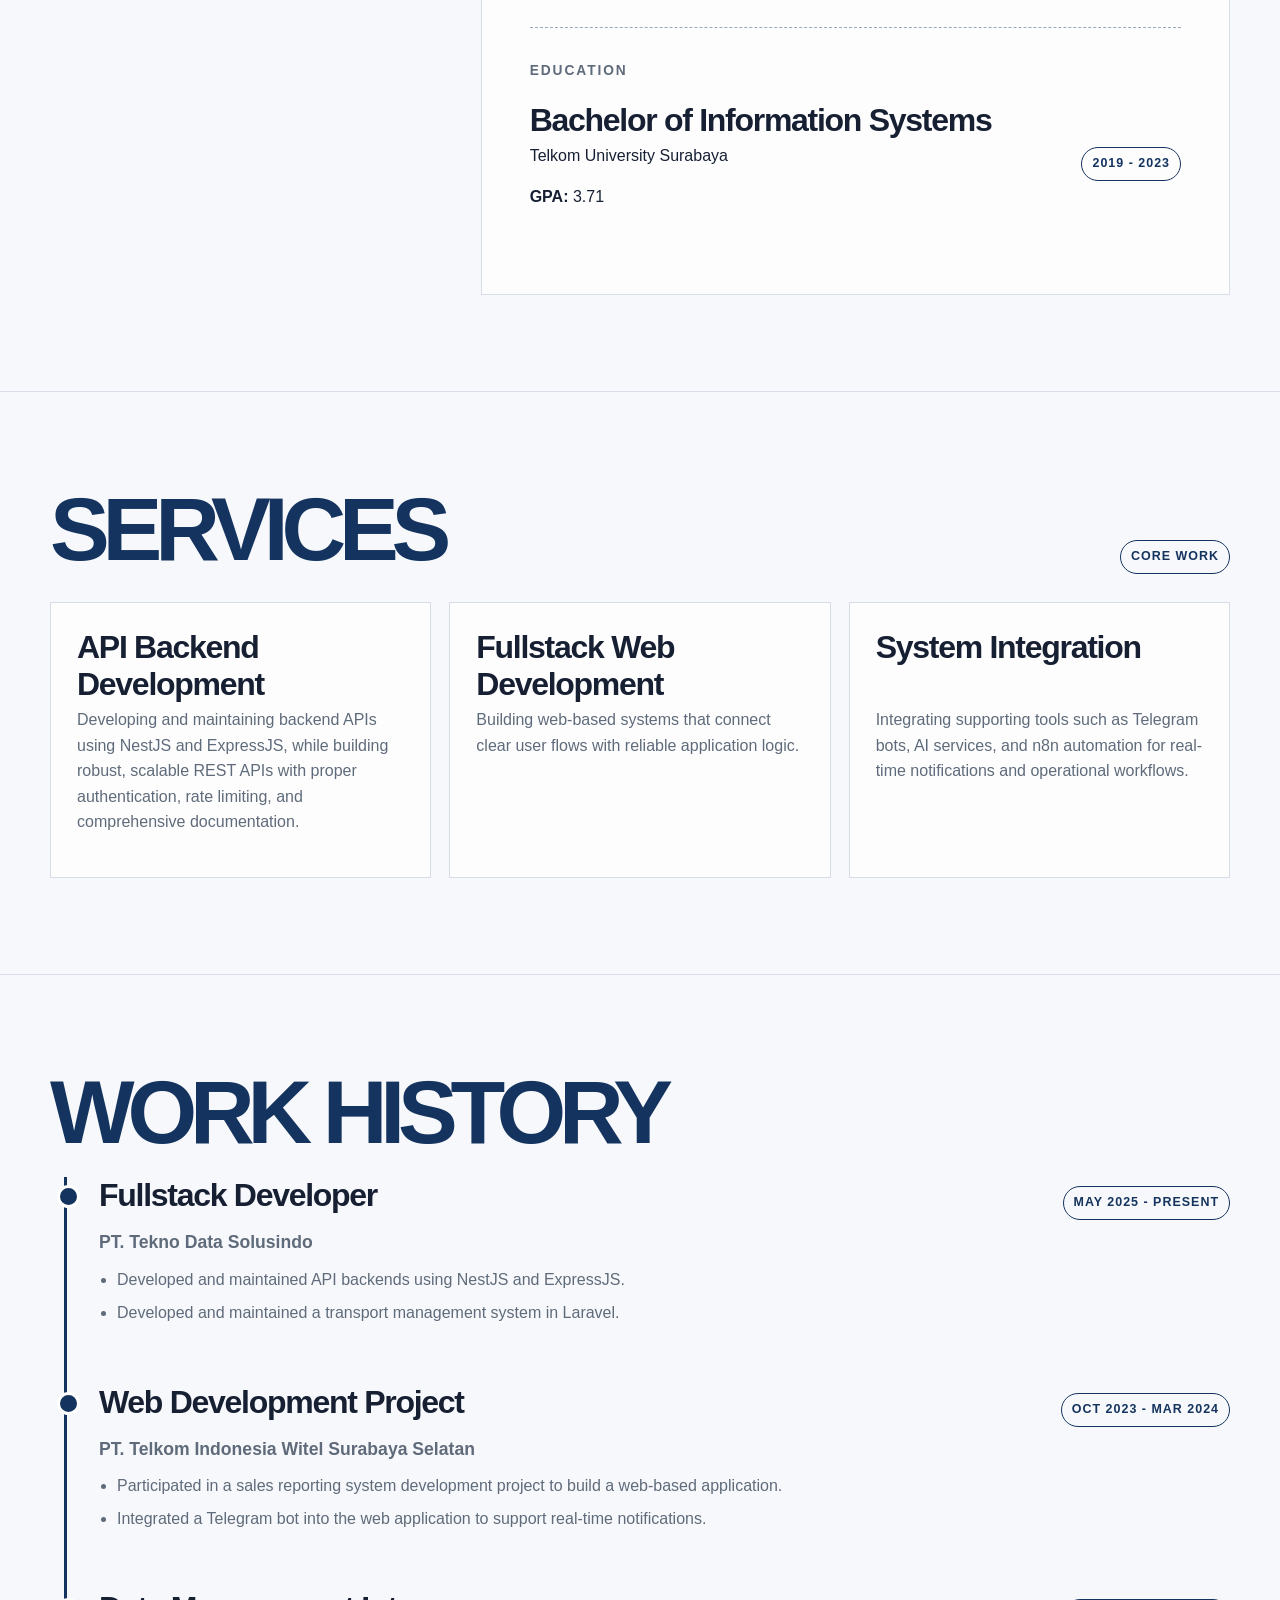
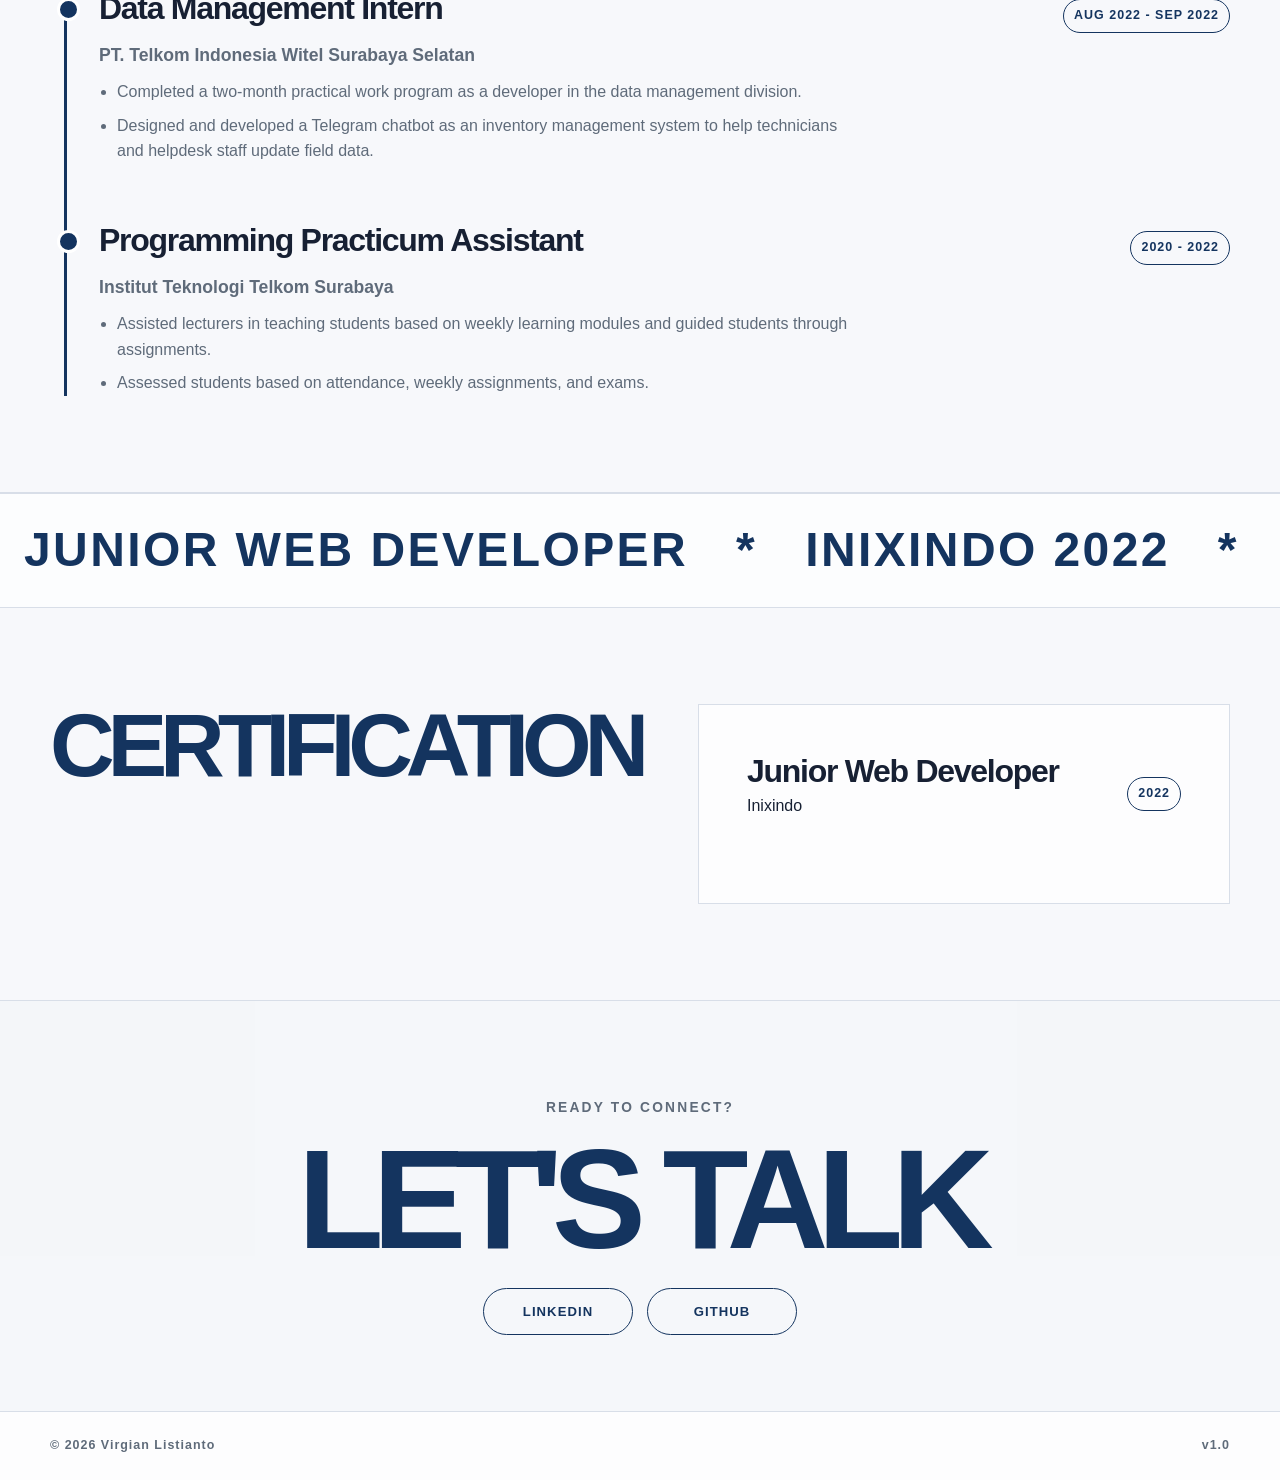
==== commit cd2b1760: "Add persistent theme toggle with smooth transitions" ====
--- a/index.html
+++ b/index.html
@@ -220,6 +220,31 @@
         </div>
     </footer>
 
+    <button class="theme-toggle" type="button" aria-label="Switch to dark mode" aria-pressed="false">
+        <span class="theme-toggle-icon theme-toggle-icon-moon" aria-hidden="true">
+            <svg viewBox="0 0 24 24" role="presentation" focusable="false">
+                <path d="M19.9001 2.30719C19.7392 1.8976 19.1616 1.8976 19.0007 2.30719L18.5703 3.40247C18.5212 3.52752 18.4226 3.62651 18.298 3.67583L17.2067 4.1078C16.7986 4.26934 16.7986 4.849 17.2067 5.01054L18.298 5.44252C18.4226 5.49184 18.5212 5.59082 18.5703 5.71587L19.0007 6.81115C19.1616 7.22074 19.7392 7.22074 19.9001 6.81116L20.3305 5.71587C20.3796 5.59082 20.4782 5.49184 20.6028 5.44252L21.6941 5.01054C22.1022 4.849 22.1022 4.26934 21.6941 4.1078L20.6028 3.67583C20.4782 3.62651 20.3796 3.52752 20.3305 3.40247L19.9001 2.30719Z" fill="currentColor" />
+                <path d="M16.0328 8.12967C15.8718 7.72009 15.2943 7.72009 15.1333 8.12967L14.9764 8.52902C14.9273 8.65407 14.8287 8.75305 14.7041 8.80237L14.3062 8.95987C13.8981 9.12141 13.8981 9.70107 14.3062 9.86261L14.7041 10.0201C14.8287 10.0694 14.9273 10.1684 14.9764 10.2935L15.1333 10.6928C15.2943 11.1024 15.8718 11.1024 16.0328 10.6928L16.1897 10.2935C16.2388 10.1684 16.3374 10.0694 16.462 10.0201L16.8599 9.86261C17.268 9.70107 17.268 9.12141 16.8599 8.95987L16.462 8.80237C16.3374 8.75305 16.2388 8.65407 16.1897 8.52902L16.0328 8.12967Z" fill="currentColor" />
+                <path d="M12 22C17.5228 22 22 17.5228 22 12C22 11.5373 21.3065 11.4608 21.0672 11.8568C19.9289 13.7406 17.8615 15 15.5 15C11.9101 15 9 12.0899 9 8.5C9 6.13845 10.2594 4.07105 12.1432 2.93276C12.5392 2.69347 12.4627 2 12 2C6.47715 2 2 6.47715 2 12C2 17.5228 6.47715 22 12 22Z" fill="currentColor" />
+            </svg>
+        </span>
+        <span class="theme-toggle-icon theme-toggle-icon-sun" aria-hidden="true">
+            <svg viewBox="0 0 24 24" role="presentation" focusable="false">
+                <circle cx="12" cy="12" r="4" />
+                <g fill="none" stroke="currentColor" stroke-width="1.8" stroke-linecap="round">
+                    <path d="M12 2.2v2.2" />
+                    <path d="M12 19.6v2.2" />
+                    <path d="M2.2 12h2.2" />
+                    <path d="M19.6 12h2.2" />
+                    <path d="M5.1 5.1l1.6 1.6" />
+                    <path d="M17.3 17.3l1.6 1.6" />
+                    <path d="M17.3 6.7l1.6-1.6" />
+                    <path d="M5.1 18.9l1.6-1.6" />
+                </g>
+            </svg>
+        </span>
+    </button>
+
     <script src="assets/custom.js" defer></script>
 </body>
 </html>
--- a/assets/custom.css
+++ b/assets/custom.css
@@ -8,6 +8,28 @@
     --muted: #5f6b7a;
     --line: #d8dee8;
     --line-dark: #9aa8ba;
+    --nav-bg: rgba(247, 248, 251, 0.94);
+    --surface-bg: rgba(255, 255, 255, 0.7);
+    --strip-bg: rgba(255, 255, 255, 0.64);
+    --contact-bg: rgba(243, 246, 250, 0.68);
+    --scatter-color: 20, 52, 95;
+}
+
+[data-theme="dark"] {
+    --bg: #08111f;
+    --paper: #101b2d;
+    --paper-soft: #14233a;
+    --primary: #8fb8ff;
+    --primary-soft: #1d3454;
+    --text: #eef4ff;
+    --muted: #9eabc0;
+    --line: #24344d;
+    --line-dark: #3b506f;
+    --nav-bg: rgba(8, 17, 31, 0.88);
+    --surface-bg: rgba(16, 27, 45, 0.72);
+    --strip-bg: rgba(16, 27, 45, 0.58);
+    --contact-bg: rgba(12, 24, 42, 0.72);
+    --scatter-color: 143, 184, 255;
 }
 
 * {
@@ -27,6 +49,39 @@
     line-height: 1.6;
 }
 
+body,
+.nav,
+.strip,
+.panel,
+.card,
+.contact-section,
+.footer,
+.role-card,
+.contact-pill,
+.theme-toggle,
+.timeline-item::before {
+    transition: background-color 220ms ease, color 220ms ease, border-color 220ms ease, box-shadow 220ms ease;
+}
+
+h1,
+h2,
+h3,
+h4,
+.brand,
+.nav-links,
+.meta-list,
+.block-heading,
+.intro-small,
+.card p,
+ul,
+.date,
+.talk,
+.contact-kicker,
+.footer-bottom,
+.theme-toggle-icon {
+    transition: color 220ms ease, border-color 220ms ease, opacity 220ms ease, transform 220ms ease;
+}
+
 #scatter-background {
     position: fixed;
     inset: 0;
@@ -63,7 +118,7 @@
     z-index: 10;
     width: 100%;
     border-bottom: 1px solid var(--line);
-    background: rgba(247, 248, 251, 0.94);
+    background: var(--nav-bg);
     backdrop-filter: blur(12px);
 }
 
@@ -175,7 +230,7 @@
     overflow: hidden;
     border-top: 1px solid var(--line);
     border-bottom: 1px solid var(--line);
-    background: rgba(255, 255, 255, 0.64);
+    background: var(--strip-bg);
     padding: 18px 0;
 }
 
@@ -241,7 +296,7 @@
 
 .panel {
     border: 1px solid var(--line);
-    background: rgba(255, 255, 255, 0.7);
+    background: var(--surface-bg);
     padding: clamp(26px, 5vw, 48px);
 }
 
@@ -326,7 +381,7 @@
 .card {
     min-height: 190px;
     border: 1px solid var(--line);
-    background: rgba(255, 255, 255, 0.7);
+    background: var(--surface-bg);
     padding: 26px;
 }
 
@@ -389,7 +444,7 @@
 
 .contact-section {
     padding: 96px 0 76px;
-    background: rgba(243, 246, 250, 0.68);
+    background: var(--contact-bg);
     text-align: center;
 }
 
@@ -444,8 +499,104 @@
 
 .footer {
     border-top: 1px solid var(--line);
-    background: rgba(255, 255, 255, 0.7);
+    background: var(--surface-bg);
     padding: 24px 0;
+}
+
+.theme-toggle {
+    position: fixed;
+    right: max(18px, env(safe-area-inset-right));
+    bottom: max(18px, env(safe-area-inset-bottom));
+    z-index: 20;
+    display: inline-flex;
+    align-items: center;
+    justify-content: center;
+    width: 48px;
+    height: 48px;
+    border: 1px solid var(--line);
+    border-radius: 999px;
+    background: var(--surface-bg);
+    color: var(--primary);
+    backdrop-filter: blur(12px);
+    box-shadow: 0 8px 26px rgba(10, 24, 44, 0.16);
+    cursor: pointer;
+    transition: transform 180ms ease, border-color 180ms ease, background-color 180ms ease, color 180ms ease;
+}
+
+.theme-toggle:hover {
+    transform: translateY(-1px);
+}
+
+.theme-toggle:focus-visible {
+    outline: 2px solid var(--primary);
+    outline-offset: 2px;
+}
+
+.theme-toggle-icon {
+    position: absolute;
+    display: inline-flex;
+    width: 22px;
+    height: 22px;
+    opacity: 0;
+    transform: scale(0.8);
+    transition: opacity 220ms ease, transform 220ms ease;
+}
+
+.theme-toggle-icon svg {
+    width: 100%;
+    height: 100%;
+    fill: currentColor;
+}
+
+.theme-toggle-icon-moon {
+    opacity: 1;
+    transform: scale(1);
+}
+
+[data-theme="dark"] .theme-toggle {
+    box-shadow: 0 8px 26px rgba(0, 0, 0, 0.4);
+}
+
+[data-theme="dark"] .theme-toggle-icon-moon {
+    opacity: 0;
+    transform: scale(0.8);
+}
+
+[data-theme="dark"] .theme-toggle-icon-sun {
+    opacity: 1;
+    transform: scale(1);
+}
+
+@media (prefers-reduced-motion: reduce) {
+    body,
+    .nav,
+    .strip,
+    .panel,
+    .card,
+    .contact-section,
+    .footer,
+    .role-card,
+    .contact-pill,
+    .theme-toggle,
+    .timeline-item::before,
+    h1,
+    h2,
+    h3,
+    h4,
+    .brand,
+    .nav-links,
+    .meta-list,
+    .block-heading,
+    .intro-small,
+    .card p,
+    ul,
+    .date,
+    .talk,
+    .contact-kicker,
+    .footer-bottom,
+    .theme-toggle-icon {
+        transition: none;
+    }
 }
 
 .footer-bottom {
@@ -568,4 +719,8 @@
         flex-direction: column;
         gap: 8px;
     }
-}
+
+    .footer {
+        padding-bottom: 88px;
+    }
+}
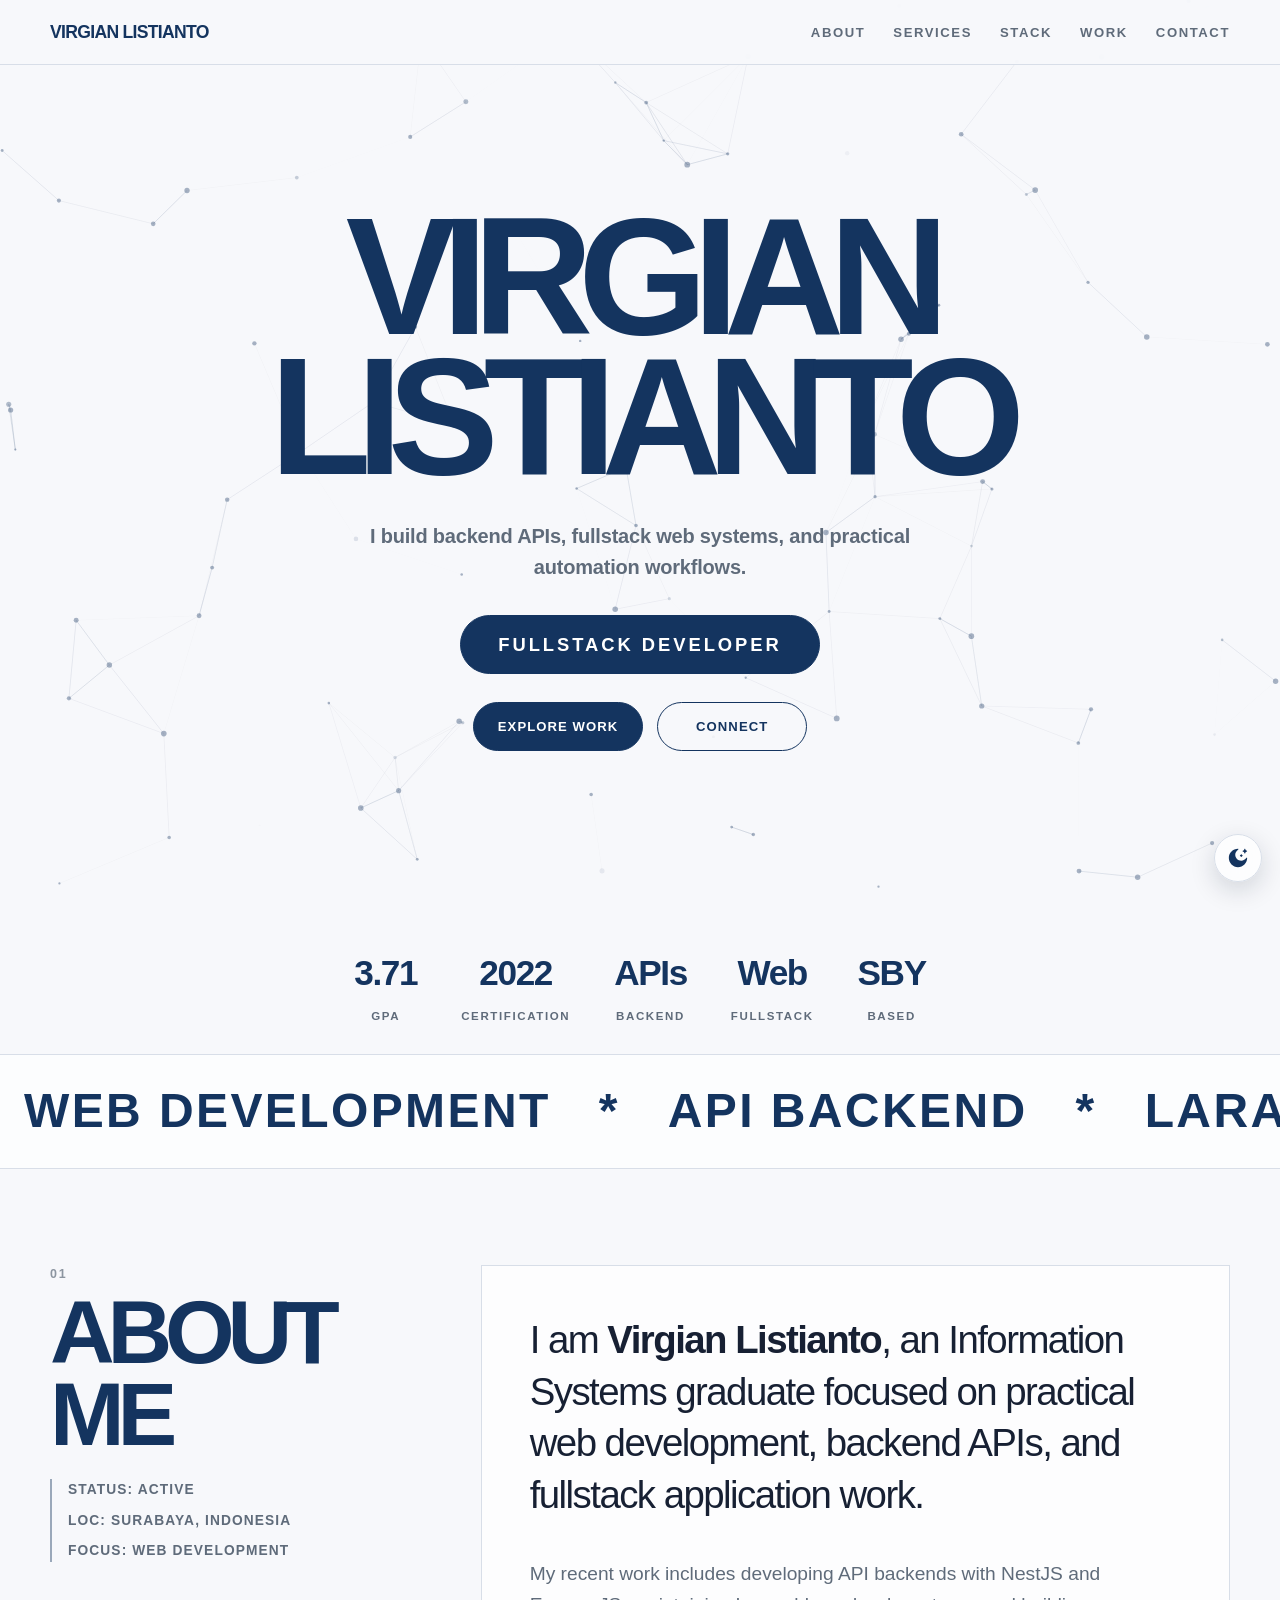
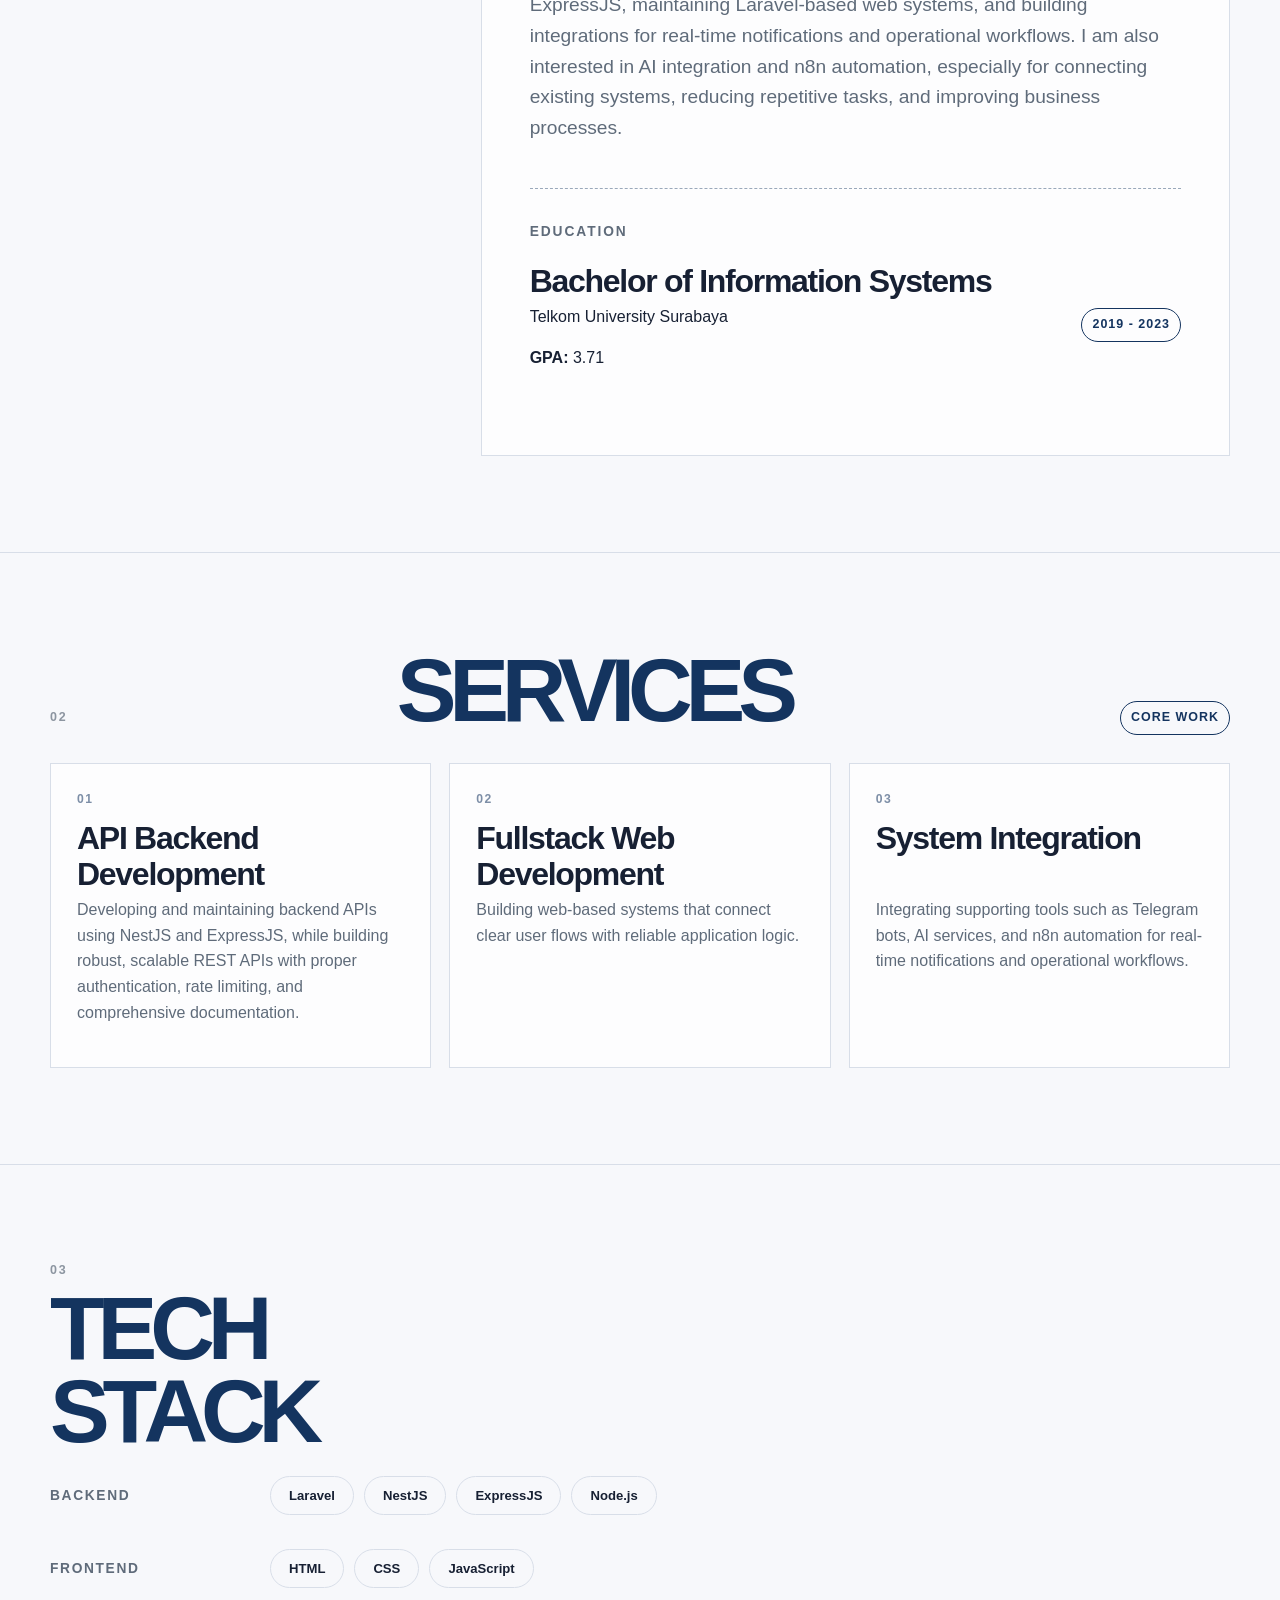
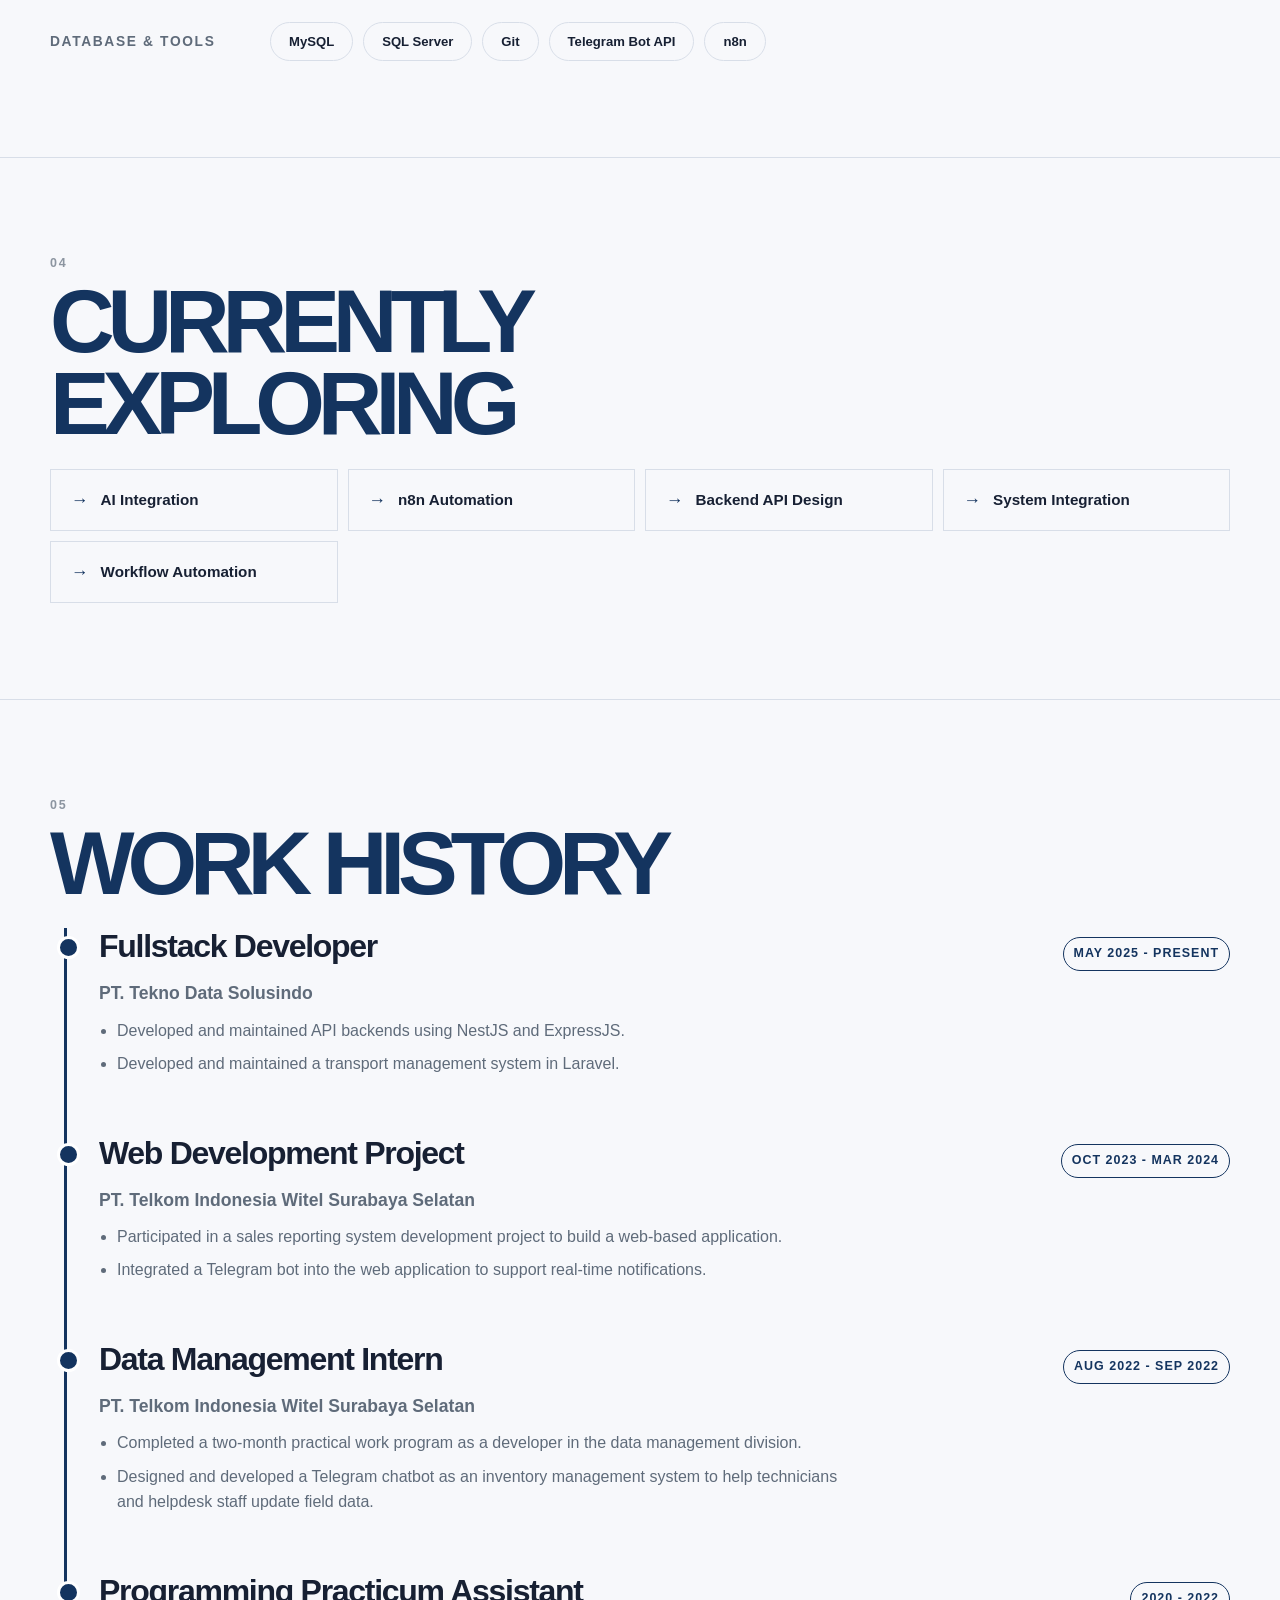
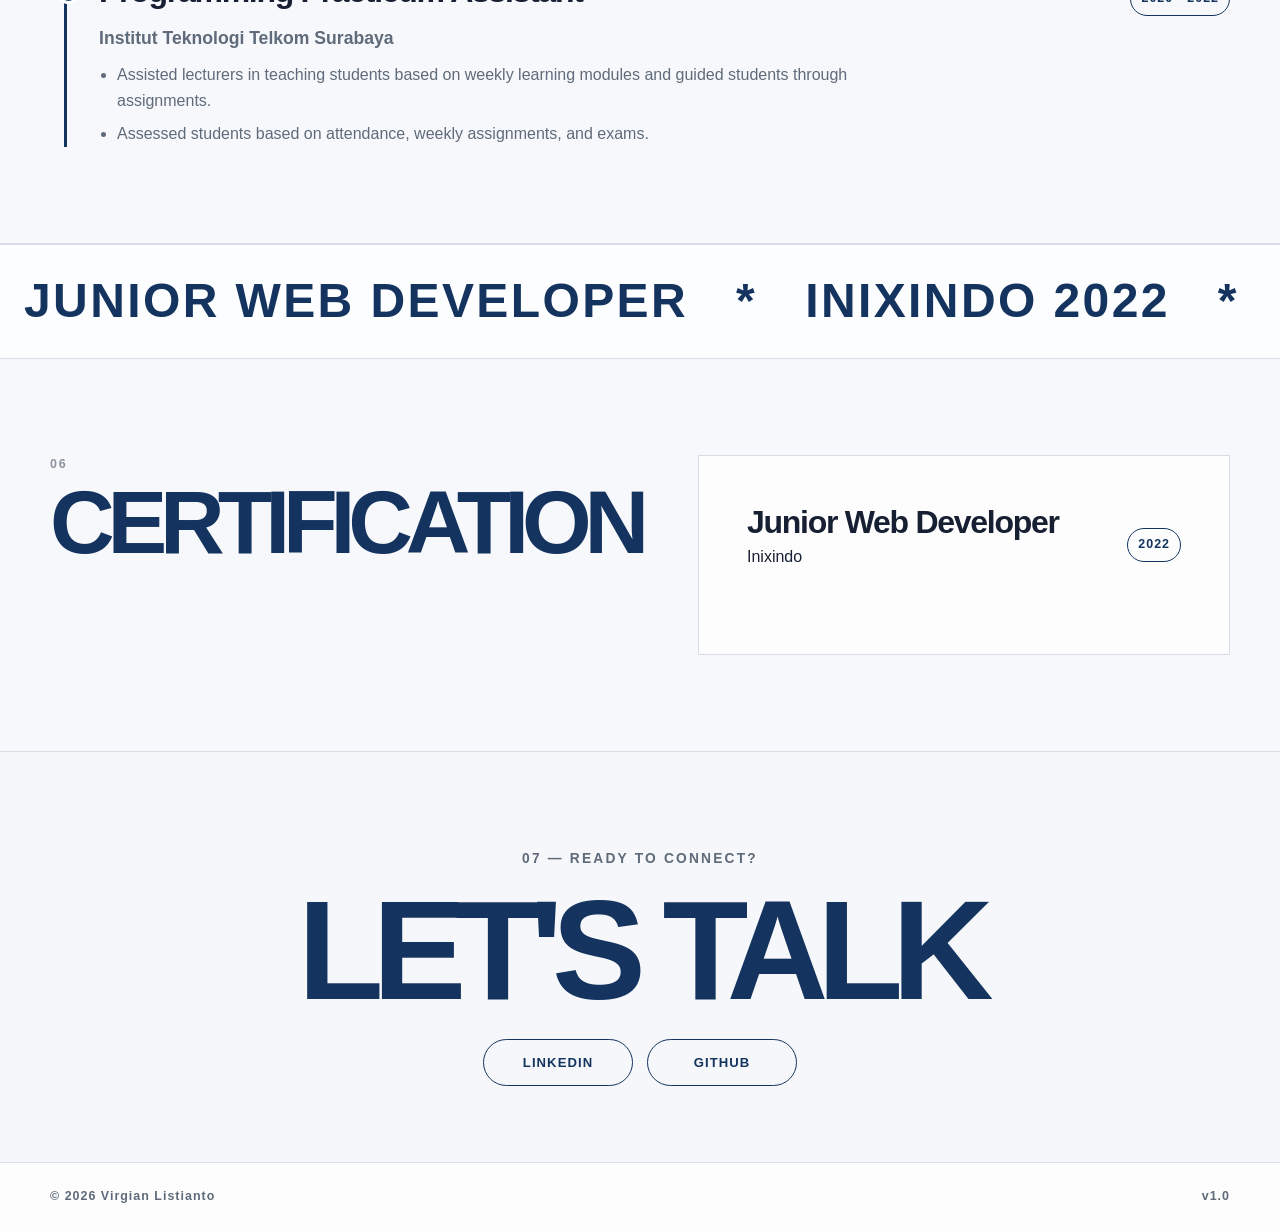
==== commit f613a093: "Add layout update: hero CTAs, stats, tech stack, exploring, section numbering" ====
--- a/index.html
+++ b/index.html
@@ -19,6 +19,7 @@
             <div class="nav-links">
                 <a href="#about">About</a>
                 <a href="#services">Services</a>
+                <a href="#stack">Stack</a>
                 <a href="#work">Work</a>
                 <a href="#contact">Contact</a>
             </div>
@@ -29,13 +30,43 @@
         <section class="hero container">
             <div>
                 <h1>Virgian<br>Listianto</h1>
+                <p class="hero-tagline">I build backend APIs, fullstack web systems, and practical automation workflows.</p>
                 <div class="hero-actions">
                     <div class="role-card">
                         <strong>Fullstack Developer</strong>
                     </div>
                 </div>
-            </div>
-        </section>
+                <div class="hero-ctas">
+                    <a href="#work" class="cta-btn cta-primary">Explore Work</a>
+                    <a href="#contact" class="cta-btn cta-secondary">Connect</a>
+                </div>
+            </div>
+        </section>
+
+        <div class="container stats-row">
+            <div class="stats-grid">
+                <div class="stat-item">
+                    <span class="stat-value">3.71</span>
+                    <span class="stat-label">GPA</span>
+                </div>
+                <div class="stat-item">
+                    <span class="stat-value">2022</span>
+                    <span class="stat-label">Certification</span>
+                </div>
+                <div class="stat-item">
+                    <span class="stat-value">APIs</span>
+                    <span class="stat-label">Backend</span>
+                </div>
+                <div class="stat-item">
+                    <span class="stat-value">Web</span>
+                    <span class="stat-label">Fullstack</span>
+                </div>
+                <div class="stat-item">
+                    <span class="stat-value">SBY</span>
+                    <span class="stat-label">Based</span>
+                </div>
+            </div>
+        </div>
 
         <div class="strip" aria-hidden="true">
             <div class="strip-track">
@@ -58,7 +89,7 @@
             <div class="container split">
                 <div>
                     <div class="section-title">
-                        <h2>About<br>Me</h2>
+                        <span class="section-num">01</span><h2>About<br>Me</h2>
                         <div class="meta-list">
                             <p>Status: Active</p>
                             <p>Loc: Surabaya, Indonesia</p>
@@ -93,20 +124,23 @@
         <section id="services" class="section">
             <div class="container">
                 <div class="timeline-head">
-                    <h2>Services</h2>
+                    <span class="section-num">02</span><h2>Services</h2>
                     <span class="date">Core Work</span>
                 </div>
 
                 <div class="cards">
                     <article class="card">
+                        <span class="card-num">01</span>
                         <h3>API Backend Development</h3>
                         <p>Developing and maintaining backend APIs using NestJS and ExpressJS, while building robust, scalable REST APIs with proper authentication, rate limiting, and comprehensive documentation.</p>
                     </article>
                     <article class="card">
+                        <span class="card-num">02</span>
                         <h3>Fullstack Web Development</h3>
                         <p>Building web-based systems that connect clear user flows with reliable application logic.</p>
                     </article>
                     <article class="card">
+                        <span class="card-num">03</span>
                         <h3>System Integration</h3>
                         <p>Integrating supporting tools such as Telegram bots, AI services, and n8n automation for real-time notifications and operational workflows.</p>
                     </article>
@@ -114,9 +148,72 @@
             </div>
         </section>
 
+        <section id="stack" class="section">
+            <div class="container">
+                <span class="section-num">03</span><h2>Tech<br>Stack</h2>
+                <div class="stack-groups">
+                    <div class="stack-group">
+                        <p class="stack-label">Backend</p>
+                        <div class="stack-pills">
+                            <span class="pill">Laravel</span>
+                            <span class="pill">NestJS</span>
+                            <span class="pill">ExpressJS</span>
+                            <span class="pill">Node.js</span>
+                        </div>
+                    </div>
+                    <div class="stack-group">
+                        <p class="stack-label">Frontend</p>
+                        <div class="stack-pills">
+                            <span class="pill">HTML</span>
+                            <span class="pill">CSS</span>
+                            <span class="pill">JavaScript</span>
+                        </div>
+                    </div>
+                    <div class="stack-group">
+                        <p class="stack-label">Database &amp; Tools</p>
+                        <div class="stack-pills">
+                            <span class="pill">MySQL</span>
+                            <span class="pill">SQL Server</span>
+                            <span class="pill">Git</span>
+                            <span class="pill">Telegram Bot API</span>
+                            <span class="pill">n8n</span>
+                        </div>
+                    </div>
+                </div>
+            </div>
+        </section>
+
+        <section id="exploring" class="section">
+            <div class="container">
+                <span class="section-num">04</span><h2>Currently<br>Exploring</h2>
+                <div class="explore-grid">
+                    <div class="explore-item">
+                        <span class="explore-icon" aria-hidden="true">&rarr;</span>
+                        <span>AI Integration</span>
+                    </div>
+                    <div class="explore-item">
+                        <span class="explore-icon" aria-hidden="true">&rarr;</span>
+                        <span>n8n Automation</span>
+                    </div>
+                    <div class="explore-item">
+                        <span class="explore-icon" aria-hidden="true">&rarr;</span>
+                        <span>Backend API Design</span>
+                    </div>
+                    <div class="explore-item">
+                        <span class="explore-icon" aria-hidden="true">&rarr;</span>
+                        <span>System Integration</span>
+                    </div>
+                    <div class="explore-item">
+                        <span class="explore-icon" aria-hidden="true">&rarr;</span>
+                        <span>Workflow Automation</span>
+                    </div>
+                </div>
+            </div>
+        </section>
+
         <section id="work" class="section">
             <div class="container">
-                <h2>Work History</h2>
+                <span class="section-num">05</span><h2>Work History</h2>
 
                 <div class="timeline">
                     <article class="timeline-item">
@@ -185,7 +282,7 @@
             <div class="container split">
                 <div>
                     <div class="section-title">
-                        <h2>Certification</h2>
+                        <span class="section-num">06</span><h2>Certification</h2>
                     </div>
                 </div>
                 <div class="panel">
@@ -203,7 +300,7 @@
 
     <section id="contact" class="contact-section">
         <div class="container">
-            <p class="contact-kicker">Ready to connect?</p>
+            <p class="contact-kicker">07 — Ready to connect?</p>
             <p class="talk">Let's Talk</p>
 
             <div class="contact-links" aria-label="Social links">
--- a/assets/custom.css
+++ b/assets/custom.css
@@ -59,7 +59,10 @@
 .role-card,
 .contact-pill,
 .theme-toggle,
-.timeline-item::before {
+.timeline-item::before,
+.cta-btn,
+.pill,
+.explore-item {
     transition: background-color 220ms ease, color 220ms ease, border-color 220ms ease, box-shadow 220ms ease;
 }
 
@@ -78,7 +81,14 @@
 .talk,
 .contact-kicker,
 .footer-bottom,
-.theme-toggle-icon {
+.theme-toggle-icon,
+.hero-tagline,
+.stat-value,
+.stat-label,
+.section-num,
+.card-num,
+.stack-label,
+.explore-icon {
     transition: color 220ms ease, border-color 220ms ease, opacity 220ms ease, transform 220ms ease;
 }
 
@@ -579,6 +589,9 @@
     .contact-pill,
     .theme-toggle,
     .timeline-item::before,
+    .cta-btn,
+    .pill,
+    .explore-item,
     h1,
     h2,
     h3,
@@ -594,7 +607,14 @@
     .talk,
     .contact-kicker,
     .footer-bottom,
-    .theme-toggle-icon {
+    .theme-toggle-icon,
+    .hero-tagline,
+    .stat-value,
+    .stat-label,
+    .section-num,
+    .card-num,
+    .stack-label,
+    .explore-icon {
         transition: none;
     }
 }
@@ -724,3 +744,292 @@
         padding-bottom: 88px;
     }
 }
+
+/* ── Hero tagline ────────────────────────────────── */
+
+.hero-tagline {
+    max-width: 620px;
+    margin: 0 auto 32px;
+    color: var(--muted);
+    font-size: clamp(1rem, 2.2vw, 1.25rem);
+    font-weight: 600;
+    line-height: 1.55;
+    letter-spacing: -0.01em;
+}
+
+/* ── Hero CTA buttons ───────────────────────────── */
+
+.hero-ctas {
+    display: flex;
+    justify-content: center;
+    gap: 14px;
+    margin-top: 28px;
+}
+
+.cta-btn {
+    display: inline-flex;
+    align-items: center;
+    justify-content: center;
+    min-width: 150px;
+    border: 1px solid var(--primary);
+    border-radius: 999px;
+    padding: 13px 24px;
+    font-size: 0.82rem;
+    font-weight: 800;
+    letter-spacing: 0.08em;
+    text-transform: uppercase;
+    text-decoration: none;
+    transition: background-color 200ms ease, color 200ms ease, transform 160ms ease;
+}
+
+.cta-btn:hover {
+    text-decoration: none;
+    transform: translateY(-1px);
+}
+
+.cta-primary {
+    background: var(--primary);
+    color: #ffffff;
+}
+
+.cta-primary:hover {
+    background: var(--primary);
+    opacity: 0.92;
+}
+
+.cta-secondary {
+    background: transparent;
+    color: var(--primary);
+}
+
+.cta-secondary:hover {
+    background: var(--primary);
+    color: #ffffff;
+}
+
+/* ── Stats row ──────────────────────────────────── */
+
+.stats-row {
+    padding: 52px 0 28px;
+}
+
+.stats-grid {
+    display: flex;
+    justify-content: center;
+    gap: 44px;
+    flex-wrap: wrap;
+}
+
+.stat-item {
+    display: flex;
+    flex-direction: column;
+    align-items: center;
+    gap: 6px;
+}
+
+.stat-value {
+    color: var(--primary);
+    font-size: clamp(1.6rem, 3.5vw, 2.2rem);
+    font-weight: 900;
+    letter-spacing: -0.04em;
+}
+
+.stat-label {
+    color: var(--muted);
+    font-size: 0.72rem;
+    font-weight: 800;
+    letter-spacing: 0.14em;
+    text-transform: uppercase;
+}
+
+/* ── Section numbering ──────────────────────────── */
+
+.section-num {
+    display: block;
+    margin-bottom: 6px;
+    color: var(--muted);
+    font-size: 0.78rem;
+    font-weight: 800;
+    letter-spacing: 0.14em;
+    text-transform: uppercase;
+    opacity: 0.7;
+}
+
+/* ── Card polish ────────────────────────────────── */
+
+.card-num {
+    display: block;
+    margin-bottom: 10px;
+    color: var(--primary);
+    font-size: 0.76rem;
+    font-weight: 900;
+    letter-spacing: 0.12em;
+    opacity: 0.55;
+}
+
+.card {
+    transition: transform 200ms ease, border-color 200ms ease, box-shadow 200ms ease, background-color 220ms ease;
+}
+
+@media (hover: hover) and (pointer: fine) {
+    .card:hover {
+        transform: translateY(-4px);
+        border-color: var(--primary);
+        box-shadow: 0 12px 32px rgba(20, 52, 95, 0.08);
+    }
+
+    [data-theme="dark"] .card:hover {
+        box-shadow: 0 12px 32px rgba(0, 0, 0, 0.28);
+    }
+}
+
+/* ── Tech Stack ─────────────────────────────────── */
+
+.stack-groups {
+    display: flex;
+    flex-direction: column;
+    gap: 34px;
+    margin-top: 18px;
+}
+
+.stack-group {
+    display: flex;
+    align-items: baseline;
+    gap: 20px;
+}
+
+.stack-label {
+    flex: 0 0 auto;
+    min-width: 200px;
+    margin: 0;
+    color: var(--muted);
+    font-size: 0.86rem;
+    font-weight: 800;
+    letter-spacing: 0.12em;
+    text-transform: uppercase;
+}
+
+.stack-pills {
+    display: flex;
+    flex-wrap: wrap;
+    gap: 10px;
+}
+
+.pill {
+    display: inline-flex;
+    align-items: center;
+    border: 1px solid var(--line);
+    border-radius: 999px;
+    padding: 8px 18px;
+    color: var(--text);
+    font-size: 0.82rem;
+    font-weight: 700;
+    transition: border-color 200ms ease, background-color 200ms ease, color 200ms ease;
+}
+
+@media (hover: hover) and (pointer: fine) {
+    .pill:hover {
+        border-color: var(--primary);
+        background: var(--primary-soft);
+        color: var(--primary);
+    }
+}
+
+/* ── Currently Exploring ────────────────────────── */
+
+.explore-grid {
+    display: grid;
+    grid-template-columns: repeat(auto-fill, minmax(240px, 1fr));
+    gap: 10px;
+    margin-top: 18px;
+}
+
+.explore-item {
+    display: flex;
+    align-items: center;
+    gap: 12px;
+    border: 1px solid var(--line);
+    padding: 16px 20px;
+    font-size: 0.95rem;
+    font-weight: 700;
+    transition: border-color 200ms ease, background-color 220ms ease;
+}
+
+.explore-icon {
+    flex: 0 0 auto;
+    color: var(--primary);
+    font-size: 1.1rem;
+}
+
+@media (hover: hover) and (pointer: fine) {
+    .explore-item:hover {
+        border-color: var(--primary);
+        background: var(--primary-soft);
+    }
+}
+
+/* ── Responsive: new sections ───────────────────── */
+
+@media (max-width: 900px) {
+    .hero-ctas {
+        flex-direction: column;
+        align-items: center;
+    }
+
+    .cta-btn {
+        width: 100%;
+        max-width: 320px;
+    }
+
+    .stats-grid {
+        gap: 28px;
+    }
+
+    .stack-group {
+        flex-direction: column;
+        gap: 12px;
+    }
+
+    .stack-label {
+        min-width: 0;
+    }
+
+    .explore-grid {
+        grid-template-columns: 1fr;
+    }
+}
+
+@media (max-width: 560px) {
+    .hero-tagline {
+        margin-bottom: 24px;
+    }
+
+    .stats-row {
+        padding: 36px 0 18px;
+    }
+
+    .stats-grid {
+        gap: 18px;
+    }
+
+    .stat-value {
+        font-size: 1.35rem;
+    }
+
+    .stat-label {
+        font-size: 0.68rem;
+    }
+
+    .section-num {
+        margin-bottom: 2px;
+        font-size: 0.72rem;
+    }
+
+    .stack-groups {
+        gap: 24px;
+    }
+
+    .explore-item {
+        padding: 14px 16px;
+    }
+}
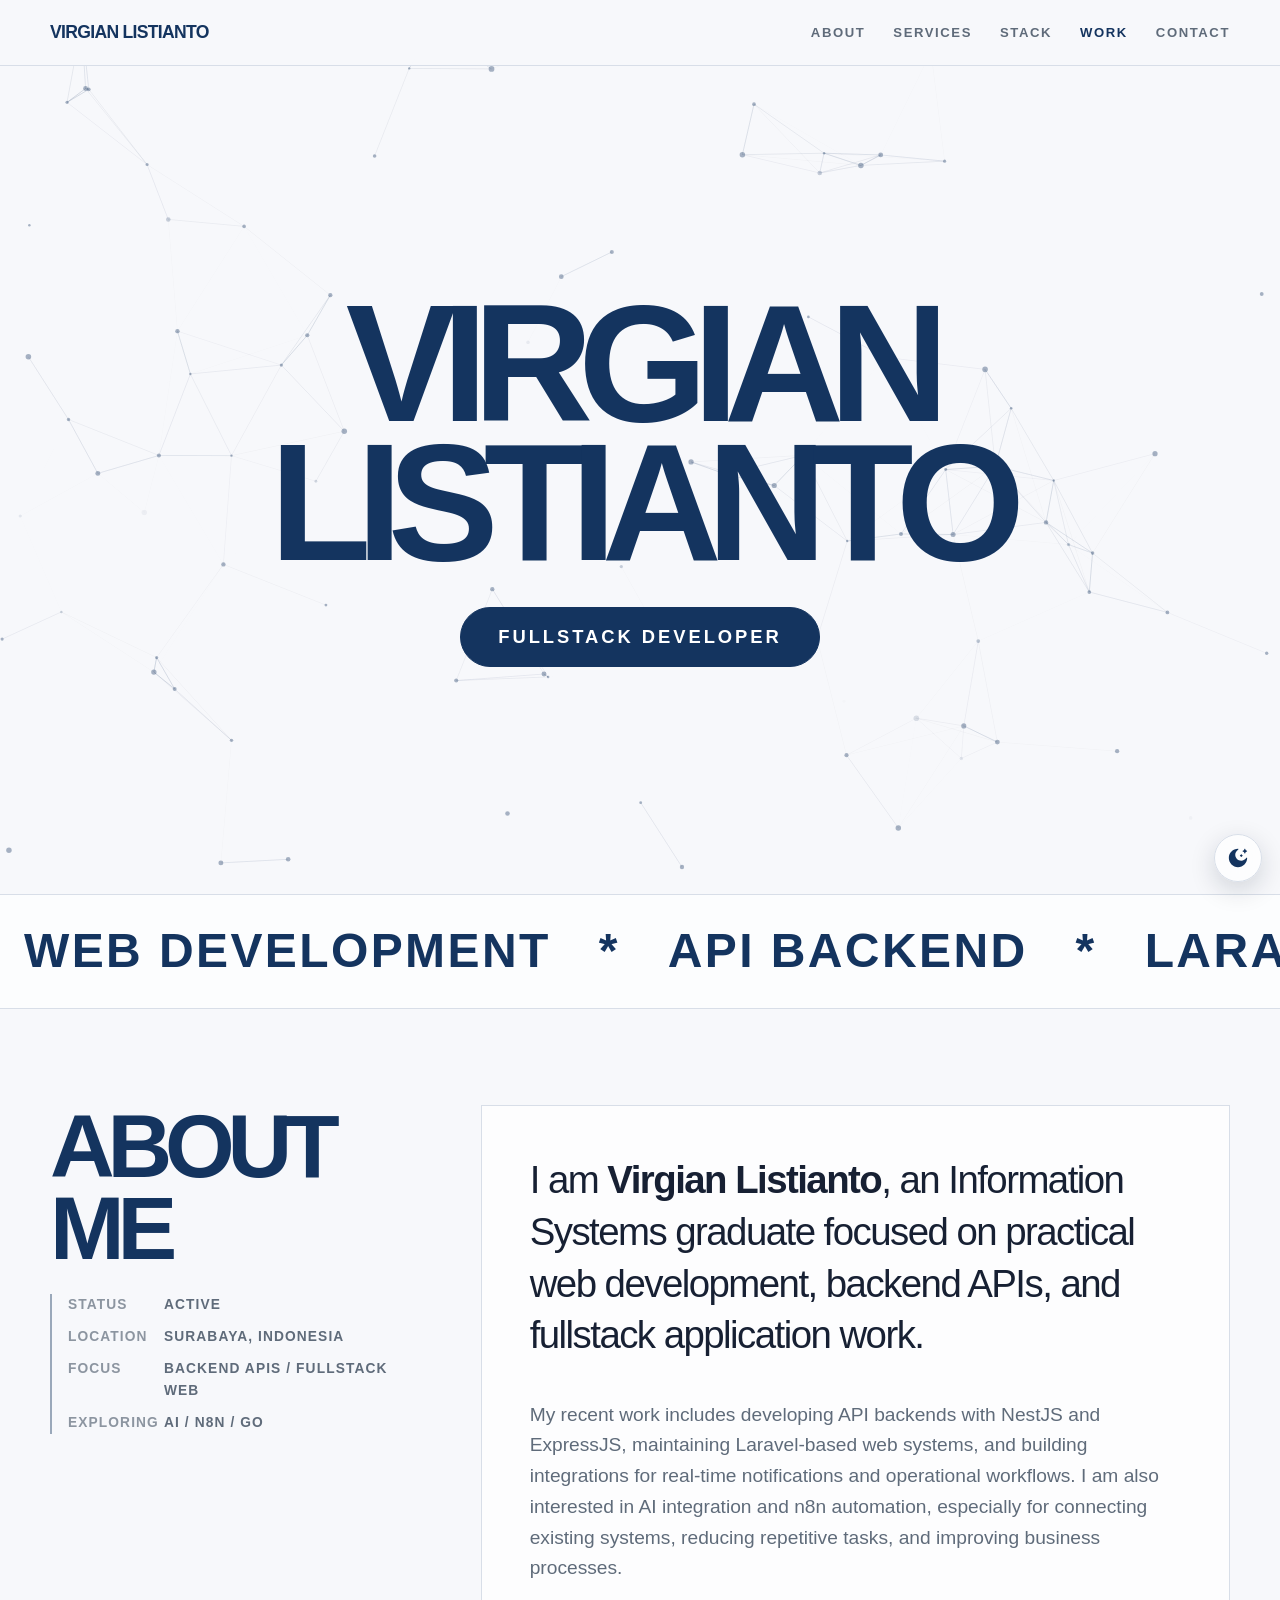
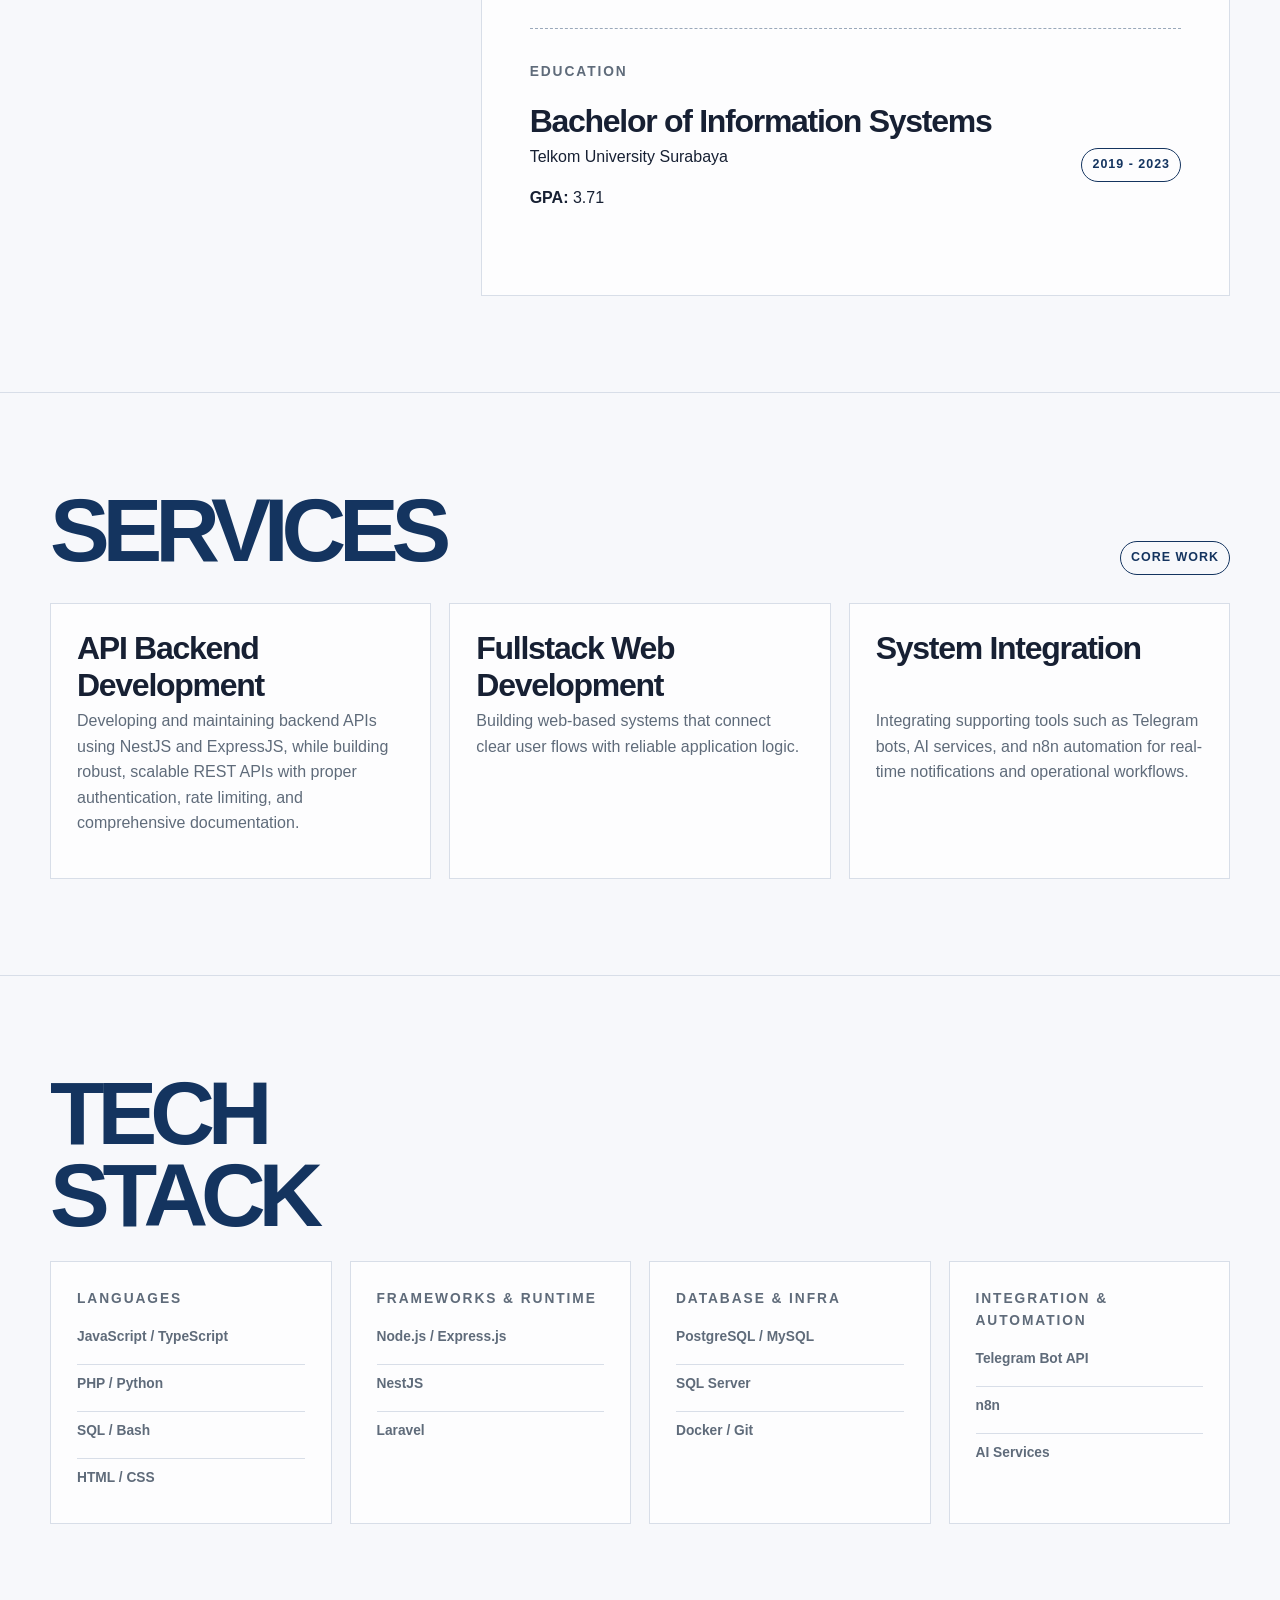
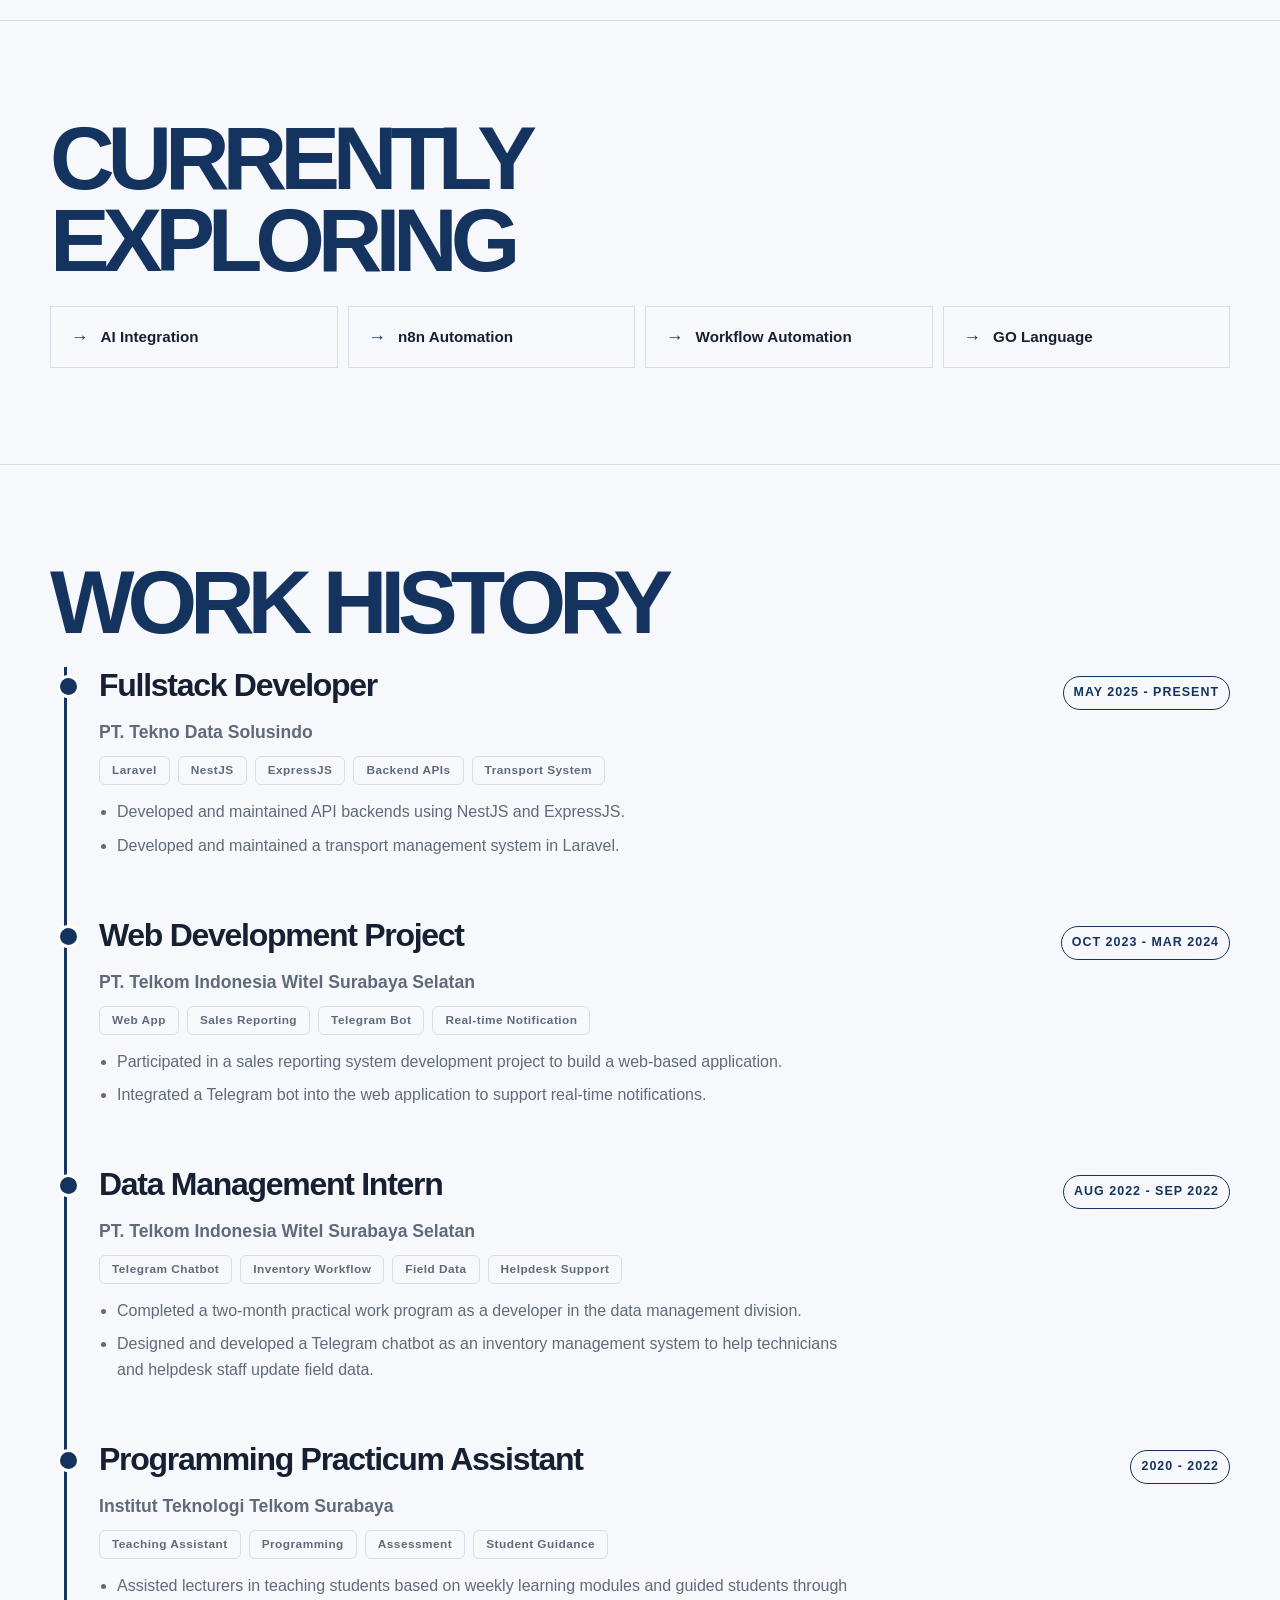
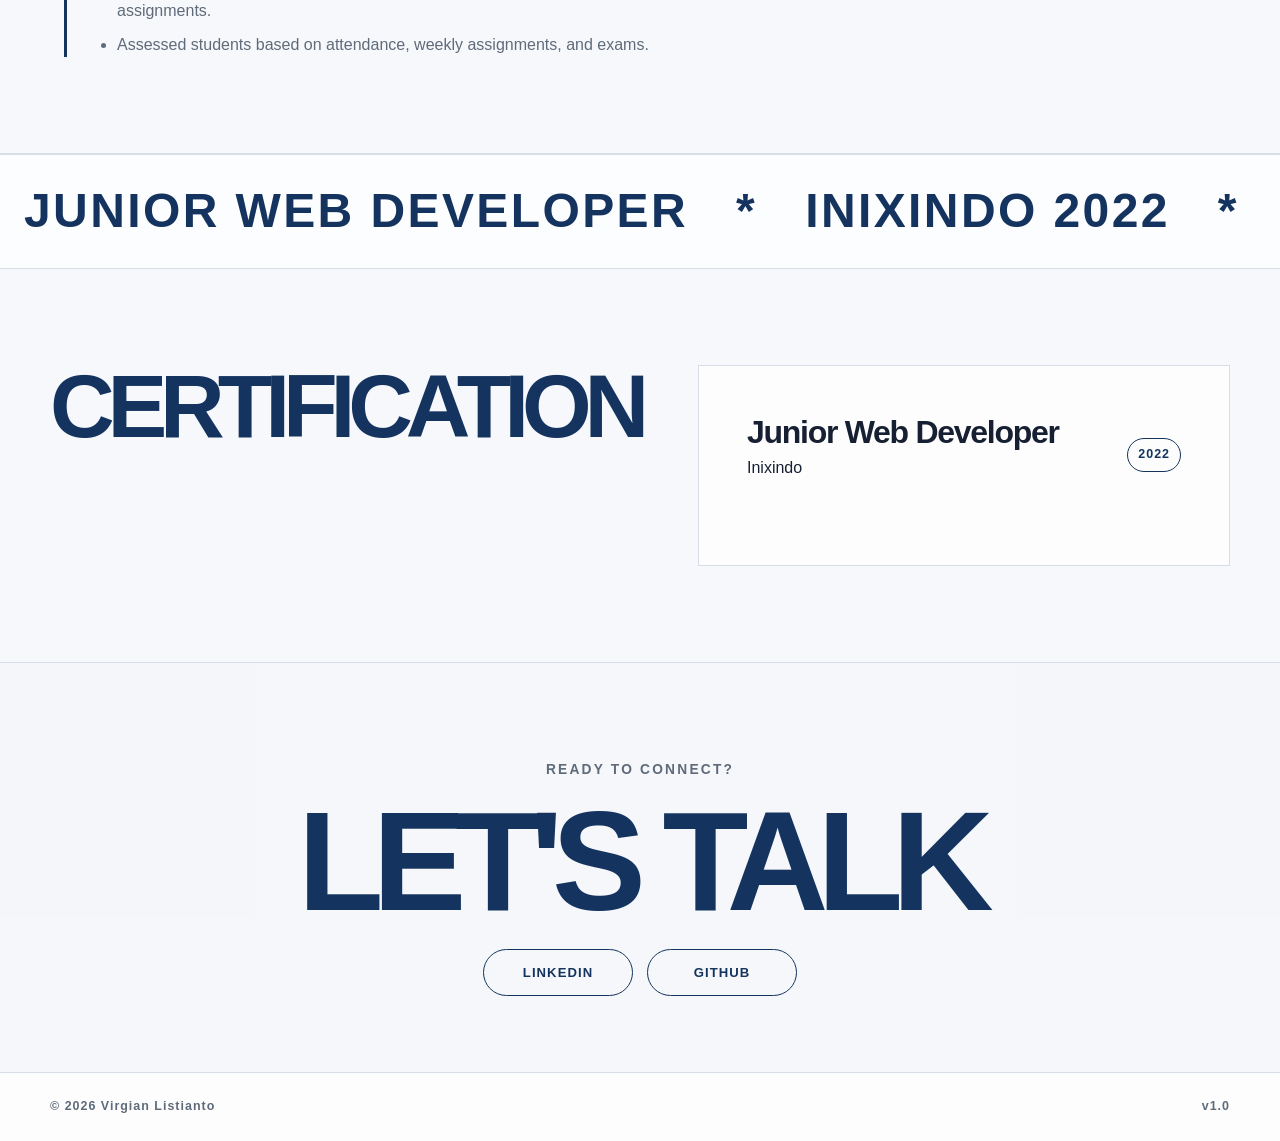
==== commit 0cc22fd0: "Full polish: SEO, nav highlight, scroll reveal, work tags, stack lists" ====
--- a/index.html
+++ b/index.html
@@ -1,347 +1,484 @@
-<!DOCTYPE html>
+<!doctype html>
 <html lang="en">
-<head>
-    <meta charset="UTF-8">
-    <meta name="viewport" content="width=device-width, initial-scale=1.0">
+  <head>
+    <meta charset="UTF-8" />
+    <meta name="viewport" content="width=device-width, initial-scale=1.0" />
     <title>Virgian Listianto | Portfolio</title>
-    <meta name="description" content="Portfolio of Virgian Listianto, a fullstack developer based in Surabaya, Indonesia.">
-    <link rel="icon" type="image/png" sizes="32x32" href="assets/favicon-32x32.png">
-    <link rel="icon" type="image/png" sizes="16x16" href="assets/favicon-16x16.png">
-    <link rel="apple-touch-icon" sizes="180x180" href="assets/apple-touch-icon.png">
-    <link rel="stylesheet" href="assets/custom.css">
-</head>
-<body>
+    <meta
+      name="description"
+      content="Portfolio of Virgian Listianto, a fullstack developer focused on backend APIs, Laravel, NestJS, ExpressJS, and workflow automation."
+    />
+    <link rel="canonical" href="https://z0mbi33.net/" />
+    <meta property="og:title" content="Virgian Listianto | Portfolio" />
+    <meta property="og:description" content="Fullstack developer focused on backend APIs, web systems, and workflow automation." />
+    <meta property="og:type" content="website" />
+    <meta property="og:url" content="https://z0mbi33.net/" />
+    <meta property="og:image" content="https://z0mbi33.net/assets/logo.png" />
+    <meta property="og:site_name" content="Virgian Listianto Portfolio" />
+    <meta name="twitter:card" content="summary_large_image" />
+    <meta name="twitter:title" content="Virgian Listianto | Portfolio" />
+    <meta name="twitter:description" content="Fullstack developer focused on backend APIs, web systems, and workflow automation." />
+    <meta name="twitter:image" content="https://z0mbi33.net/assets/logo.png" />
+    <script type="application/ld+json">
+      {
+        "@context": "https://schema.org",
+        "@type": "Person",
+        "name": "Virgian Listianto",
+        "url": "https://z0mbi33.net/",
+        "jobTitle": "Fullstack Developer",
+        "address": {
+          "@type": "PostalAddress",
+          "addressLocality": "Surabaya",
+          "addressCountry": "Indonesia"
+        },
+        "sameAs": [
+          "https://linkedin.com/in/virgianlistianto",
+          "https://github.com/z00mbi33"
+        ],
+        "knowsAbout": [
+          "Backend APIs",
+          "Laravel",
+          "NestJS",
+          "ExpressJS",
+          "Workflow Automation",
+          "n8n",
+          "Telegram Bot API"
+        ]
+      }
+    </script>
+    <link
+      rel="icon"
+      type="image/png"
+      sizes="32x32"
+      href="assets/favicon-32x32.png"
+    />
+    <link
+      rel="icon"
+      type="image/png"
+      sizes="16x16"
+      href="assets/favicon-16x16.png"
+    />
+    <link
+      rel="apple-touch-icon"
+      sizes="180x180"
+      href="assets/apple-touch-icon.png"
+    />
+    <link rel="stylesheet" href="assets/custom.css" />
+  </head>
+  <body>
     <canvas id="scatter-background" aria-hidden="true"></canvas>
 
     <nav class="nav" aria-label="Primary navigation">
-        <div class="container nav-inner">
-            <a class="brand" href="#top">Virgian Listianto</a>
-            <div class="nav-links">
-                <a href="#about">About</a>
-                <a href="#services">Services</a>
-                <a href="#stack">Stack</a>
-                <a href="#work">Work</a>
-                <a href="#contact">Contact</a>
-            </div>
-        </div>
+      <div class="container nav-inner">
+        <a class="brand" href="#top">Virgian Listianto</a>
+        <div class="nav-links">
+          <a href="#about" data-nav-link>About</a>
+          <a href="#services" data-nav-link>Services</a>
+          <a href="#stack" data-nav-link>Stack</a>
+          <a href="#work" data-nav-link>Work</a>
+          <a href="#contact" data-nav-link>Contact</a>
+        </div>
+        <button
+          class="nav-toggle"
+          type="button"
+          aria-expanded="false"
+          aria-controls="mobile-nav"
+        >
+          Menu
+        </button>
+      </div>
+      <div id="mobile-nav" class="mobile-nav">
+        <div class="container">
+          <a href="#about" data-nav-link>About</a>
+          <a href="#services" data-nav-link>Services</a>
+          <a href="#stack" data-nav-link>Stack</a>
+          <a href="#work" data-nav-link>Work</a>
+          <a href="#contact" data-nav-link>Contact</a>
+        </div>
+      </div>
     </nav>
 
     <main id="top">
-        <section class="hero container">
-            <div>
-                <h1>Virgian<br>Listianto</h1>
-                <p class="hero-tagline">I build backend APIs, fullstack web systems, and practical automation workflows.</p>
-                <div class="hero-actions">
-                    <div class="role-card">
-                        <strong>Fullstack Developer</strong>
-                    </div>
+      <section class="hero container">
+        <div>
+          <h1>Virgian<br />Listianto</h1>
+          <div class="hero-actions">
+            <div class="role-card">
+              <strong>Fullstack Developer</strong>
+            </div>
+          </div>
+        </div>
+      </section>
+
+      <div class="strip" aria-hidden="true">
+        <div class="strip-track">
+          <span>Web Development</span><span>*</span> <span>API Backend</span
+          ><span>*</span> <span>Laravel</span><span>*</span> <span>NestJS</span
+          ><span>*</span> <span>ExpressJS</span><span>*</span>
+          <span>Fullstack</span><span>*</span> <span>Web Development</span
+          ><span>*</span> <span>API Backend</span><span>*</span>
+          <span>Laravel</span><span>*</span> <span>NestJS</span><span>*</span>
+          <span>ExpressJS</span><span>*</span> <span>Fullstack</span
+          ><span>*</span>
+        </div>
+      </div>
+
+      <section id="about" class="section">
+        <div class="container split">
+          <div>
+            <div class="section-title">
+              <h2>About<br />Me</h2>
+              <div class="meta-list">
+                <p><span class="meta-label">Status</span><strong>Active</strong></p>
+                <p><span class="meta-label">Location</span><strong>Surabaya, Indonesia</strong></p>
+                <p><span class="meta-label">Focus</span><strong>Backend APIs / Fullstack Web</strong></p>
+                <p><span class="meta-label">Exploring</span><strong>AI / n8n / Go</strong></p>
+              </div>
+            </div>
+          </div>
+
+          <div class="panel">
+            <p class="intro">
+              I am <strong>Virgian Listianto</strong>, an Information Systems
+              graduate focused on practical web development, backend APIs, and
+              fullstack application work.
+            </p>
+            <p class="intro-small">
+              My recent work includes developing API backends with NestJS and
+              ExpressJS, maintaining Laravel-based web systems, and building
+              integrations for real-time notifications and operational
+              workflows. I am also interested in AI integration and n8n
+              automation, especially for connecting existing systems, reducing
+              repetitive tasks, and improving business processes.
+            </p>
+
+            <div class="data-block">
+              <p class="block-heading">Education</p>
+              <div class="education-row">
+                <div>
+                  <h3>Bachelor of Information Systems</h3>
+                  <p>Telkom University Surabaya</p>
+                  <p><strong>GPA:</strong> 3.71</p>
                 </div>
-                <div class="hero-ctas">
-                    <a href="#work" class="cta-btn cta-primary">Explore Work</a>
-                    <a href="#contact" class="cta-btn cta-secondary">Connect</a>
-                </div>
-            </div>
-        </section>
-
-        <div class="container stats-row">
-            <div class="stats-grid">
-                <div class="stat-item">
-                    <span class="stat-value">3.71</span>
-                    <span class="stat-label">GPA</span>
-                </div>
-                <div class="stat-item">
-                    <span class="stat-value">2022</span>
-                    <span class="stat-label">Certification</span>
-                </div>
-                <div class="stat-item">
-                    <span class="stat-value">APIs</span>
-                    <span class="stat-label">Backend</span>
-                </div>
-                <div class="stat-item">
-                    <span class="stat-value">Web</span>
-                    <span class="stat-label">Fullstack</span>
-                </div>
-                <div class="stat-item">
-                    <span class="stat-value">SBY</span>
-                    <span class="stat-label">Based</span>
-                </div>
-            </div>
-        </div>
-
-        <div class="strip" aria-hidden="true">
-            <div class="strip-track">
-                <span>Web Development</span><span>*</span>
-                <span>API Backend</span><span>*</span>
-                <span>Laravel</span><span>*</span>
-                <span>NestJS</span><span>*</span>
-                <span>ExpressJS</span><span>*</span>
-                <span>Fullstack</span><span>*</span>
-                <span>Web Development</span><span>*</span>
-                <span>API Backend</span><span>*</span>
-                <span>Laravel</span><span>*</span>
-                <span>NestJS</span><span>*</span>
-                <span>ExpressJS</span><span>*</span>
-                <span>Fullstack</span><span>*</span>
-            </div>
-        </div>
-
-        <section id="about" class="section">
-            <div class="container split">
-                <div>
-                    <div class="section-title">
-                        <span class="section-num">01</span><h2>About<br>Me</h2>
-                        <div class="meta-list">
-                            <p>Status: Active</p>
-                            <p>Loc: Surabaya, Indonesia</p>
-                            <p>Focus: Web Development</p>
-                        </div>
-                    </div>
-                </div>
-
-                <div class="panel">
-                    <p class="intro">
-                        I am <strong>Virgian Listianto</strong>, an Information Systems graduate focused on practical web development, backend APIs, and fullstack application work.
-                    </p>
-                    <p class="intro-small">
-                        My recent work includes developing API backends with NestJS and ExpressJS, maintaining Laravel-based web systems, and building integrations for real-time notifications and operational workflows. I am also interested in AI integration and n8n automation, especially for connecting existing systems, reducing repetitive tasks, and improving business processes.
-                    </p>
-
-                    <div class="data-block">
-                        <p class="block-heading">Education</p>
-                        <div class="education-row">
-                            <div>
-                                <h3>Bachelor of Information Systems</h3>
-                                <p>Telkom University Surabaya</p>
-                                <p><strong>GPA:</strong> 3.71</p>
-                            </div>
-                            <span class="date">2019 - 2023</span>
-                        </div>
-                    </div>
-                </div>
-            </div>
-        </section>
-
-        <section id="services" class="section">
-            <div class="container">
-                <div class="timeline-head">
-                    <span class="section-num">02</span><h2>Services</h2>
-                    <span class="date">Core Work</span>
-                </div>
-
-                <div class="cards">
-                    <article class="card">
-                        <span class="card-num">01</span>
-                        <h3>API Backend Development</h3>
-                        <p>Developing and maintaining backend APIs using NestJS and ExpressJS, while building robust, scalable REST APIs with proper authentication, rate limiting, and comprehensive documentation.</p>
-                    </article>
-                    <article class="card">
-                        <span class="card-num">02</span>
-                        <h3>Fullstack Web Development</h3>
-                        <p>Building web-based systems that connect clear user flows with reliable application logic.</p>
-                    </article>
-                    <article class="card">
-                        <span class="card-num">03</span>
-                        <h3>System Integration</h3>
-                        <p>Integrating supporting tools such as Telegram bots, AI services, and n8n automation for real-time notifications and operational workflows.</p>
-                    </article>
-                </div>
-            </div>
-        </section>
-
-        <section id="stack" class="section">
-            <div class="container">
-                <span class="section-num">03</span><h2>Tech<br>Stack</h2>
-                <div class="stack-groups">
-                    <div class="stack-group">
-                        <p class="stack-label">Backend</p>
-                        <div class="stack-pills">
-                            <span class="pill">Laravel</span>
-                            <span class="pill">NestJS</span>
-                            <span class="pill">ExpressJS</span>
-                            <span class="pill">Node.js</span>
-                        </div>
-                    </div>
-                    <div class="stack-group">
-                        <p class="stack-label">Frontend</p>
-                        <div class="stack-pills">
-                            <span class="pill">HTML</span>
-                            <span class="pill">CSS</span>
-                            <span class="pill">JavaScript</span>
-                        </div>
-                    </div>
-                    <div class="stack-group">
-                        <p class="stack-label">Database &amp; Tools</p>
-                        <div class="stack-pills">
-                            <span class="pill">MySQL</span>
-                            <span class="pill">SQL Server</span>
-                            <span class="pill">Git</span>
-                            <span class="pill">Telegram Bot API</span>
-                            <span class="pill">n8n</span>
-                        </div>
-                    </div>
-                </div>
-            </div>
-        </section>
-
-        <section id="exploring" class="section">
-            <div class="container">
-                <span class="section-num">04</span><h2>Currently<br>Exploring</h2>
-                <div class="explore-grid">
-                    <div class="explore-item">
-                        <span class="explore-icon" aria-hidden="true">&rarr;</span>
-                        <span>AI Integration</span>
-                    </div>
-                    <div class="explore-item">
-                        <span class="explore-icon" aria-hidden="true">&rarr;</span>
-                        <span>n8n Automation</span>
-                    </div>
-                    <div class="explore-item">
-                        <span class="explore-icon" aria-hidden="true">&rarr;</span>
-                        <span>Backend API Design</span>
-                    </div>
-                    <div class="explore-item">
-                        <span class="explore-icon" aria-hidden="true">&rarr;</span>
-                        <span>System Integration</span>
-                    </div>
-                    <div class="explore-item">
-                        <span class="explore-icon" aria-hidden="true">&rarr;</span>
-                        <span>Workflow Automation</span>
-                    </div>
-                </div>
-            </div>
-        </section>
-
-        <section id="work" class="section">
-            <div class="container">
-                <span class="section-num">05</span><h2>Work History</h2>
-
-                <div class="timeline">
-                    <article class="timeline-item">
-                        <div class="timeline-head">
-                            <h3>Fullstack Developer</h3>
-                            <span class="date">May 2025 - Present</span>
-                        </div>
-                        <h4>PT. Tekno Data Solusindo</h4>
-                        <ul>
-                            <li>Developed and maintained API backends using NestJS and ExpressJS.</li>
-                            <li>Developed and maintained a transport management system in Laravel.</li>
-                        </ul>
-                    </article>
-
-                    <article class="timeline-item">
-                        <div class="timeline-head">
-                            <h3>Web Development Project</h3>
-                            <span class="date">Oct 2023 - Mar 2024</span>
-                        </div>
-                        <h4>PT. Telkom Indonesia Witel Surabaya Selatan</h4>
-                        <ul>
-                            <li>Participated in a sales reporting system development project to build a web-based application.</li>
-                            <li>Integrated a Telegram bot into the web application to support real-time notifications.</li>
-                        </ul>
-                    </article>
-
-                    <article class="timeline-item">
-                        <div class="timeline-head">
-                            <h3>Data Management Intern</h3>
-                            <span class="date">Aug 2022 - Sep 2022</span>
-                        </div>
-                        <h4>PT. Telkom Indonesia Witel Surabaya Selatan</h4>
-                        <ul>
-                            <li>Completed a two-month practical work program as a developer in the data management division.</li>
-                            <li>Designed and developed a Telegram chatbot as an inventory management system to help technicians and helpdesk staff update field data.</li>
-                        </ul>
-                    </article>
-
-                    <article class="timeline-item">
-                        <div class="timeline-head">
-                            <h3>Programming Practicum Assistant</h3>
-                            <span class="date">2020 - 2022</span>
-                        </div>
-                        <h4>Institut Teknologi Telkom Surabaya</h4>
-                        <ul>
-                            <li>Assisted lecturers in teaching students based on weekly learning modules and guided students through assignments.</li>
-                            <li>Assessed students based on attendance, weekly assignments, and exams.</li>
-                        </ul>
-                    </article>
-                </div>
-            </div>
-        </section>
-
-        <div class="strip" aria-hidden="true">
-            <div class="strip-track">
-                <span>Junior Web Developer</span><span>*</span>
-                <span>Inixindo 2022</span><span>*</span>
-                <span>Junior Web Developer</span><span>*</span>
-                <span>Inixindo 2022</span><span>*</span>
-                <span>Junior Web Developer</span><span>*</span>
-                <span>Inixindo 2022</span><span>*</span>
-            </div>
-        </div>
-
-        <section class="section certification-section">
-            <div class="container split">
-                <div>
-                    <div class="section-title">
-                        <span class="section-num">06</span><h2>Certification</h2>
-                    </div>
-                </div>
-                <div class="panel">
-                    <div class="cert-row">
-                        <div>
-                            <h3>Junior Web Developer</h3>
-                            <p>Inixindo</p>
-                        </div>
-                        <span class="date">2022</span>
-                    </div>
-                </div>
-            </div>
-        </section>
+                <span class="date">2019 - 2023</span>
+              </div>
+            </div>
+          </div>
+        </div>
+      </section>
+
+      <section id="services" class="section">
+        <div class="container">
+          <div class="timeline-head">
+            <h2>Services</h2>
+            <span class="date">Core Work</span>
+          </div>
+
+          <div class="cards">
+            <article class="card">
+              <h3>API Backend Development</h3>
+              <p>
+                Developing and maintaining backend APIs using NestJS and
+                ExpressJS, while building robust, scalable REST APIs with proper
+                authentication, rate limiting, and comprehensive documentation.
+              </p>
+            </article>
+            <article class="card">
+              <h3>Fullstack Web Development</h3>
+              <p>
+                Building web-based systems that connect clear user flows with
+                reliable application logic.
+              </p>
+            </article>
+            <article class="card">
+              <h3>System Integration</h3>
+              <p>
+                Integrating supporting tools such as Telegram bots, AI services,
+                and n8n automation for real-time notifications and operational
+                workflows.
+              </p>
+            </article>
+          </div>
+        </div>
+      </section>
+
+      <section id="stack" class="section">
+        <div class="container">
+          <h2>Tech<br />Stack</h2>
+          <div class="cards stack-cards">
+            <article class="card stack-card">
+              <p class="block-heading">Languages</p>
+              <ul class="stack-list">
+                <li>JavaScript / TypeScript</li>
+                <li>PHP / Python</li>
+                <li>SQL / Bash</li>
+                <li>HTML / CSS</li>
+              </ul>
+            </article>
+            <article class="card stack-card">
+              <p class="block-heading">Frameworks &amp; Runtime</p>
+              <ul class="stack-list">
+                <li>Node.js / Express.js</li>
+                <li>NestJS</li>
+                <li>Laravel</li>
+              </ul>
+            </article>
+            <article class="card stack-card">
+              <p class="block-heading">Database &amp; Infra</p>
+              <ul class="stack-list">
+                <li>PostgreSQL / MySQL</li>
+                <li>SQL Server</li>
+                <li>Docker / Git</li>
+              </ul>
+            </article>
+            <article class="card stack-card">
+              <p class="block-heading">Integration &amp; Automation</p>
+              <ul class="stack-list">
+                <li>Telegram Bot API</li>
+                <li>n8n</li>
+                <li>AI Services</li>
+              </ul>
+            </article>
+          </div>
+        </div>
+      </section>
+
+      <section id="exploring" class="section">
+        <div class="container">
+          <h2>Currently<br />Exploring</h2>
+          <div class="explore-grid">
+            <div class="explore-item">
+              <span class="explore-icon" aria-hidden="true">&rarr;</span>
+              <span>AI Integration</span>
+            </div>
+            <div class="explore-item">
+              <span class="explore-icon" aria-hidden="true">&rarr;</span>
+              <span>n8n Automation</span>
+            </div>
+            <div class="explore-item">
+              <span class="explore-icon" aria-hidden="true">&rarr;</span>
+              <span>Workflow Automation</span>
+            </div>
+            <div class="explore-item">
+              <span class="explore-icon" aria-hidden="true">&rarr;</span>
+              <span>GO Language</span>
+            </div>
+          </div>
+        </div>
+      </section>
+
+      <section id="work" class="section">
+        <div class="container">
+          <h2>Work History</h2>
+
+          <div class="timeline">
+            <article class="timeline-item">
+              <div class="timeline-head">
+                <h3>Fullstack Developer</h3>
+                <span class="date">May 2025 - Present</span>
+              </div>
+              <h4>PT. Tekno Data Solusindo</h4>
+              <div class="tag-row">
+                <span>Laravel</span>
+                <span>NestJS</span>
+                <span>ExpressJS</span>
+                <span>Backend APIs</span>
+                <span>Transport System</span>
+              </div>
+              <ul>
+                <li>
+                  Developed and maintained API backends using NestJS and
+                  ExpressJS.
+                </li>
+                <li>
+                  Developed and maintained a transport management system in
+                  Laravel.
+                </li>
+              </ul>
+            </article>
+
+            <article class="timeline-item">
+              <div class="timeline-head">
+                <h3>Web Development Project</h3>
+                <span class="date">Oct 2023 - Mar 2024</span>
+              </div>
+              <h4>PT. Telkom Indonesia Witel Surabaya Selatan</h4>
+              <div class="tag-row">
+                <span>Web App</span>
+                <span>Sales Reporting</span>
+                <span>Telegram Bot</span>
+                <span>Real-time Notification</span>
+              </div>
+              <ul>
+                <li>
+                  Participated in a sales reporting system development project
+                  to build a web-based application.
+                </li>
+                <li>
+                  Integrated a Telegram bot into the web application to support
+                  real-time notifications.
+                </li>
+              </ul>
+            </article>
+
+            <article class="timeline-item">
+              <div class="timeline-head">
+                <h3>Data Management Intern</h3>
+                <span class="date">Aug 2022 - Sep 2022</span>
+              </div>
+              <h4>PT. Telkom Indonesia Witel Surabaya Selatan</h4>
+              <div class="tag-row">
+                <span>Telegram Chatbot</span>
+                <span>Inventory Workflow</span>
+                <span>Field Data</span>
+                <span>Helpdesk Support</span>
+              </div>
+              <ul>
+                <li>
+                  Completed a two-month practical work program as a developer in
+                  the data management division.
+                </li>
+                <li>
+                  Designed and developed a Telegram chatbot as an inventory
+                  management system to help technicians and helpdesk staff
+                  update field data.
+                </li>
+              </ul>
+            </article>
+
+            <article class="timeline-item">
+              <div class="timeline-head">
+                <h3>Programming Practicum Assistant</h3>
+                <span class="date">2020 - 2022</span>
+              </div>
+              <h4>Institut Teknologi Telkom Surabaya</h4>
+              <div class="tag-row">
+                <span>Teaching Assistant</span>
+                <span>Programming</span>
+                <span>Assessment</span>
+                <span>Student Guidance</span>
+              </div>
+              <ul>
+                <li>
+                  Assisted lecturers in teaching students based on weekly
+                  learning modules and guided students through assignments.
+                </li>
+                <li>
+                  Assessed students based on attendance, weekly assignments, and
+                  exams.
+                </li>
+              </ul>
+            </article>
+          </div>
+        </div>
+      </section>
+
+      <div class="strip" aria-hidden="true">
+        <div class="strip-track">
+          <span>Junior Web Developer</span><span>*</span>
+          <span>Inixindo 2022</span><span>*</span>
+          <span>Junior Web Developer</span><span>*</span>
+          <span>Inixindo 2022</span><span>*</span>
+          <span>Junior Web Developer</span><span>*</span>
+          <span>Inixindo 2022</span><span>*</span>
+        </div>
+      </div>
+
+      <section class="section certification-section">
+        <div class="container split">
+          <div>
+            <div class="section-title">
+              <h2>Certification</h2>
+            </div>
+          </div>
+          <div class="panel">
+            <div class="cert-row">
+              <div>
+                <h3>Junior Web Developer</h3>
+                <p>Inixindo</p>
+              </div>
+              <span class="date">2022</span>
+            </div>
+          </div>
+        </div>
+      </section>
     </main>
 
     <section id="contact" class="contact-section">
-        <div class="container">
-            <p class="contact-kicker">07 — Ready to connect?</p>
-            <p class="talk">Let's Talk</p>
-
-            <div class="contact-links" aria-label="Social links">
-                <a class="contact-pill" href="https://linkedin.com/in/virgianlistianto" target="_blank" rel="noreferrer">LinkedIn</a>
-                <a class="contact-pill" href="https://github.com/z00mbi33" target="_blank" rel="noreferrer">GitHub</a>
-            </div>
-        </div>
+      <div class="container">
+        <p class="contact-kicker">Ready to connect?</p>
+        <p class="talk">Let's Talk</p>
+
+        <div class="contact-links" aria-label="Social links">
+          <a
+            class="contact-pill"
+            href="https://linkedin.com/in/virgianlistianto"
+            target="_blank"
+            rel="noreferrer"
+            >LinkedIn</a
+          >
+          <a
+            class="contact-pill"
+            href="https://github.com/z00mbi33"
+            target="_blank"
+            rel="noreferrer"
+            >GitHub</a
+          >
+        </div>
+      </div>
     </section>
 
     <footer class="footer">
-        <div class="container footer-bottom">
-            <span>&copy; 2026 Virgian Listianto</span>
-            <span>v1.0</span>
-        </div>
+      <div class="container footer-bottom">
+        <span>&copy; 2026 Virgian Listianto</span>
+        <span>v1.0</span>
+      </div>
     </footer>
 
-    <button class="theme-toggle" type="button" aria-label="Switch to dark mode" aria-pressed="false">
-        <span class="theme-toggle-icon theme-toggle-icon-moon" aria-hidden="true">
-            <svg viewBox="0 0 24 24" role="presentation" focusable="false">
-                <path d="M19.9001 2.30719C19.7392 1.8976 19.1616 1.8976 19.0007 2.30719L18.5703 3.40247C18.5212 3.52752 18.4226 3.62651 18.298 3.67583L17.2067 4.1078C16.7986 4.26934 16.7986 4.849 17.2067 5.01054L18.298 5.44252C18.4226 5.49184 18.5212 5.59082 18.5703 5.71587L19.0007 6.81115C19.1616 7.22074 19.7392 7.22074 19.9001 6.81116L20.3305 5.71587C20.3796 5.59082 20.4782 5.49184 20.6028 5.44252L21.6941 5.01054C22.1022 4.849 22.1022 4.26934 21.6941 4.1078L20.6028 3.67583C20.4782 3.62651 20.3796 3.52752 20.3305 3.40247L19.9001 2.30719Z" fill="currentColor" />
-                <path d="M16.0328 8.12967C15.8718 7.72009 15.2943 7.72009 15.1333 8.12967L14.9764 8.52902C14.9273 8.65407 14.8287 8.75305 14.7041 8.80237L14.3062 8.95987C13.8981 9.12141 13.8981 9.70107 14.3062 9.86261L14.7041 10.0201C14.8287 10.0694 14.9273 10.1684 14.9764 10.2935L15.1333 10.6928C15.2943 11.1024 15.8718 11.1024 16.0328 10.6928L16.1897 10.2935C16.2388 10.1684 16.3374 10.0694 16.462 10.0201L16.8599 9.86261C17.268 9.70107 17.268 9.12141 16.8599 8.95987L16.462 8.80237C16.3374 8.75305 16.2388 8.65407 16.1897 8.52902L16.0328 8.12967Z" fill="currentColor" />
-                <path d="M12 22C17.5228 22 22 17.5228 22 12C22 11.5373 21.3065 11.4608 21.0672 11.8568C19.9289 13.7406 17.8615 15 15.5 15C11.9101 15 9 12.0899 9 8.5C9 6.13845 10.2594 4.07105 12.1432 2.93276C12.5392 2.69347 12.4627 2 12 2C6.47715 2 2 6.47715 2 12C2 17.5228 6.47715 22 12 22Z" fill="currentColor" />
-            </svg>
-        </span>
-        <span class="theme-toggle-icon theme-toggle-icon-sun" aria-hidden="true">
-            <svg viewBox="0 0 24 24" role="presentation" focusable="false">
-                <circle cx="12" cy="12" r="4" />
-                <g fill="none" stroke="currentColor" stroke-width="1.8" stroke-linecap="round">
-                    <path d="M12 2.2v2.2" />
-                    <path d="M12 19.6v2.2" />
-                    <path d="M2.2 12h2.2" />
-                    <path d="M19.6 12h2.2" />
-                    <path d="M5.1 5.1l1.6 1.6" />
-                    <path d="M17.3 17.3l1.6 1.6" />
-                    <path d="M17.3 6.7l1.6-1.6" />
-                    <path d="M5.1 18.9l1.6-1.6" />
-                </g>
-            </svg>
-        </span>
+    <button
+      class="theme-toggle"
+      type="button"
+      aria-label="Switch to dark mode"
+      aria-pressed="false"
+    >
+      <span class="theme-toggle-icon theme-toggle-icon-moon" aria-hidden="true">
+        <svg viewBox="0 0 24 24" role="presentation" focusable="false">
+          <path
+            d="M19.9001 2.30719C19.7392 1.8976 19.1616 1.8976 19.0007 2.30719L18.5703 3.40247C18.5212 3.52752 18.4226 3.62651 18.298 3.67583L17.2067 4.1078C16.7986 4.26934 16.7986 4.849 17.2067 5.01054L18.298 5.44252C18.4226 5.49184 18.5212 5.59082 18.5703 5.71587L19.0007 6.81115C19.1616 7.22074 19.7392 7.22074 19.9001 6.81116L20.3305 5.71587C20.3796 5.59082 20.4782 5.49184 20.6028 5.44252L21.6941 5.01054C22.1022 4.849 22.1022 4.26934 21.6941 4.1078L20.6028 3.67583C20.4782 3.62651 20.3796 3.52752 20.3305 3.40247L19.9001 2.30719Z"
+            fill="currentColor"
+          />
+          <path
+            d="M16.0328 8.12967C15.8718 7.72009 15.2943 7.72009 15.1333 8.12967L14.9764 8.52902C14.9273 8.65407 14.8287 8.75305 14.7041 8.80237L14.3062 8.95987C13.8981 9.12141 13.8981 9.70107 14.3062 9.86261L14.7041 10.0201C14.8287 10.0694 14.9273 10.1684 14.9764 10.2935L15.1333 10.6928C15.2943 11.1024 15.8718 11.1024 16.0328 10.6928L16.1897 10.2935C16.2388 10.1684 16.3374 10.0694 16.462 10.0201L16.8599 9.86261C17.268 9.70107 17.268 9.12141 16.8599 8.95987L16.462 8.80237C16.3374 8.75305 16.2388 8.65407 16.1897 8.52902L16.0328 8.12967Z"
+            fill="currentColor"
+          />
+          <path
+            d="M12 22C17.5228 22 22 17.5228 22 12C22 11.5373 21.3065 11.4608 21.0672 11.8568C19.9289 13.7406 17.8615 15 15.5 15C11.9101 15 9 12.0899 9 8.5C9 6.13845 10.2594 4.07105 12.1432 2.93276C12.5392 2.69347 12.4627 2 12 2C6.47715 2 2 6.47715 2 12C2 17.5228 6.47715 22 12 22Z"
+            fill="currentColor"
+          />
+        </svg>
+      </span>
+      <span class="theme-toggle-icon theme-toggle-icon-sun" aria-hidden="true">
+        <svg viewBox="0 0 24 24" role="presentation" focusable="false">
+          <circle cx="12" cy="12" r="4" />
+          <g
+            fill="none"
+            stroke="currentColor"
+            stroke-width="1.8"
+            stroke-linecap="round"
+          >
+            <path d="M12 2.2v2.2" />
+            <path d="M12 19.6v2.2" />
+            <path d="M2.2 12h2.2" />
+            <path d="M19.6 12h2.2" />
+            <path d="M5.1 5.1l1.6 1.6" />
+            <path d="M17.3 17.3l1.6 1.6" />
+            <path d="M17.3 6.7l1.6-1.6" />
+            <path d="M5.1 18.9l1.6-1.6" />
+          </g>
+        </svg>
+      </span>
     </button>
 
     <script src="assets/custom.js" defer></script>
-</body>
+  </body>
 </html>
--- a/assets/custom.css
+++ b/assets/custom.css
@@ -38,6 +38,7 @@
 
 html {
     scroll-behavior: smooth;
+    scroll-padding-top: 88px;
 }
 
 body {
@@ -60,9 +61,11 @@
 .contact-pill,
 .theme-toggle,
 .timeline-item::before,
-.cta-btn,
-.pill,
-.explore-item {
+.timeline-item,
+.explore-item,
+.nav-toggle,
+.mobile-nav a,
+.tag-row span {
     transition: background-color 220ms ease, color 220ms ease, border-color 220ms ease, box-shadow 220ms ease;
 }
 
@@ -82,13 +85,11 @@
 .contact-kicker,
 .footer-bottom,
 .theme-toggle-icon,
-.hero-tagline,
-.stat-value,
-.stat-label,
-.section-num,
-.card-num,
-.stack-label,
-.explore-icon {
+.stack-item,
+.explore-icon,
+.meta-label,
+.stack-list li,
+.tag-row span {
     transition: color 220ms ease, border-color 220ms ease, opacity 220ms ease, transform 220ms ease;
 }
 
@@ -164,6 +165,72 @@
     text-transform: uppercase;
 }
 
+.nav-toggle {
+    display: none;
+    align-items: center;
+    justify-content: center;
+    border: 1px solid var(--line);
+    border-radius: 6px;
+    background: transparent;
+    color: var(--primary);
+    font-family: inherit;
+    font-size: 0.78rem;
+    font-weight: 800;
+    letter-spacing: 0.12em;
+    text-transform: uppercase;
+    padding: 8px 16px;
+    cursor: pointer;
+    transition: border-color 200ms ease, color 200ms ease, background-color 220ms ease;
+}
+
+.nav-toggle:hover {
+    border-color: var(--primary);
+}
+
+.mobile-nav {
+    max-height: 0;
+    overflow: hidden;
+    transition: max-height 300ms ease, border-color 220ms ease;
+    border-top: 1px solid transparent;
+}
+
+.mobile-nav.is-open {
+    max-height: 320px;
+    border-top-color: var(--line);
+}
+
+.mobile-nav .container {
+    display: flex;
+    flex-direction: column;
+}
+
+.mobile-nav a {
+    display: block;
+    padding: 14px 0;
+    color: var(--muted);
+    font-size: 0.82rem;
+    font-weight: 700;
+    letter-spacing: 0.12em;
+    text-transform: uppercase;
+    text-decoration: none;
+    border-bottom: 1px solid var(--line);
+    transition: color 180ms ease;
+}
+
+.mobile-nav a:last-child {
+    border-bottom: none;
+}
+
+.mobile-nav a:hover {
+    color: var(--primary);
+    text-decoration: none;
+}
+
+.nav-links a.is-active,
+.mobile-nav a.is-active {
+    color: var(--primary);
+}
+
 main {
     padding-top: 0;
 }
@@ -301,7 +368,16 @@
 }
 
 .meta-list p {
-    margin-bottom: 8px;
+    margin-bottom: 10px;
+    display: grid;
+    grid-template-columns: 88px 1fr;
+    gap: 8px;
+}
+
+.meta-label {
+    color: var(--muted);
+    opacity: 0.7;
+    font-weight: 600;
 }
 
 .panel {
@@ -589,9 +665,11 @@
     .contact-pill,
     .theme-toggle,
     .timeline-item::before,
-    .cta-btn,
-    .pill,
+    .timeline-item,
     .explore-item,
+    .nav-toggle,
+    .mobile-nav a,
+    .tag-row span,
     h1,
     h2,
     h3,
@@ -608,13 +686,10 @@
     .contact-kicker,
     .footer-bottom,
     .theme-toggle-icon,
-    .hero-tagline,
-    .stat-value,
-    .stat-label,
-    .section-num,
-    .card-num,
-    .stack-label,
-    .explore-icon {
+    .stack-item,
+    .explore-icon,
+    .meta-label,
+    .stack-list li {
         transition: none;
     }
 }
@@ -635,6 +710,10 @@
         align-items: center;
     }
 
+    .nav-toggle {
+        display: inline-flex;
+    }
+
     .nav-links {
         display: none;
     }
@@ -646,6 +725,10 @@
     .split,
     .cards {
         grid-template-columns: 1fr;
+    }
+
+    .stack-cards {
+        grid-template-columns: repeat(2, 1fr);
     }
 
     .section-title {
@@ -658,6 +741,10 @@
         align-items: flex-start;
         flex-direction: column;
     }
+
+    .explore-grid {
+        grid-template-columns: 1fr;
+    }
 }
 
 @media (max-width: 560px) {
@@ -743,129 +830,13 @@
     .footer {
         padding-bottom: 88px;
     }
-}
-
-/* ── Hero tagline ────────────────────────────────── */
-
-.hero-tagline {
-    max-width: 620px;
-    margin: 0 auto 32px;
-    color: var(--muted);
-    font-size: clamp(1rem, 2.2vw, 1.25rem);
-    font-weight: 600;
-    line-height: 1.55;
-    letter-spacing: -0.01em;
-}
-
-/* ── Hero CTA buttons ───────────────────────────── */
-
-.hero-ctas {
-    display: flex;
-    justify-content: center;
-    gap: 14px;
-    margin-top: 28px;
-}
-
-.cta-btn {
-    display: inline-flex;
-    align-items: center;
-    justify-content: center;
-    min-width: 150px;
-    border: 1px solid var(--primary);
-    border-radius: 999px;
-    padding: 13px 24px;
-    font-size: 0.82rem;
-    font-weight: 800;
-    letter-spacing: 0.08em;
-    text-transform: uppercase;
-    text-decoration: none;
-    transition: background-color 200ms ease, color 200ms ease, transform 160ms ease;
-}
-
-.cta-btn:hover {
-    text-decoration: none;
-    transform: translateY(-1px);
-}
-
-.cta-primary {
-    background: var(--primary);
-    color: #ffffff;
-}
-
-.cta-primary:hover {
-    background: var(--primary);
-    opacity: 0.92;
-}
-
-.cta-secondary {
-    background: transparent;
-    color: var(--primary);
-}
-
-.cta-secondary:hover {
-    background: var(--primary);
-    color: #ffffff;
-}
-
-/* ── Stats row ──────────────────────────────────── */
-
-.stats-row {
-    padding: 52px 0 28px;
-}
-
-.stats-grid {
-    display: flex;
-    justify-content: center;
-    gap: 44px;
-    flex-wrap: wrap;
-}
-
-.stat-item {
-    display: flex;
-    flex-direction: column;
-    align-items: center;
-    gap: 6px;
-}
-
-.stat-value {
-    color: var(--primary);
-    font-size: clamp(1.6rem, 3.5vw, 2.2rem);
-    font-weight: 900;
-    letter-spacing: -0.04em;
-}
-
-.stat-label {
-    color: var(--muted);
-    font-size: 0.72rem;
-    font-weight: 800;
-    letter-spacing: 0.14em;
-    text-transform: uppercase;
-}
-
-/* ── Section numbering ──────────────────────────── */
-
-.section-num {
-    display: block;
-    margin-bottom: 6px;
-    color: var(--muted);
-    font-size: 0.78rem;
-    font-weight: 800;
-    letter-spacing: 0.14em;
-    text-transform: uppercase;
-    opacity: 0.7;
-}
-
-/* ── Card polish ────────────────────────────────── */
-
-.card-num {
-    display: block;
-    margin-bottom: 10px;
-    color: var(--primary);
-    font-size: 0.76rem;
-    font-weight: 900;
-    letter-spacing: 0.12em;
-    opacity: 0.55;
-}
+
+    .explore-item {
+        padding: 14px 16px;
+    }
+}
+
+/* ── Card hover ─────────────────────────────────── */
 
 .card {
     transition: transform 200ms ease, border-color 200ms ease, box-shadow 200ms ease, background-color 220ms ease;
@@ -883,54 +854,82 @@
     }
 }
 
-/* ── Tech Stack ─────────────────────────────────── */
-
-.stack-groups {
-    display: flex;
-    flex-direction: column;
-    gap: 34px;
+@media (hover: hover) and (pointer: fine) {
+    .timeline-item:hover::before {
+        transform: scale(1.55);
+        box-shadow: 0 0 0 9px rgba(20, 52, 95, 0.12);
+    }
+    [data-theme="dark"] .timeline-item:hover::before {
+        box-shadow: 0 0 0 9px rgba(143, 184, 255, 0.18);
+    }
+    .timeline-item:hover h3 {
+        color: var(--primary);
+        text-shadow: 0 0 18px rgba(20, 52, 95, 0.14);
+    }
+    [data-theme="dark"] .timeline-item:hover h3 {
+        text-shadow: 0 0 20px rgba(143, 184, 255, 0.22);
+    }
+}
+
+/* ── Tech Stack cards ───────────────────────────── */
+
+.stack-cards {
+    grid-template-columns: repeat(4, 1fr);
     margin-top: 18px;
 }
 
-.stack-group {
-    display: flex;
-    align-items: baseline;
-    gap: 20px;
-}
-
-.stack-label {
-    flex: 0 0 auto;
-    min-width: 200px;
+.stack-card {
+    min-height: 0;
+}
+
+.stack-card .block-heading {
+    margin-bottom: 16px;
+}
+
+.stack-list {
     margin: 0;
+    padding: 0;
+    list-style: none;
+}
+
+.stack-list li {
+    border-top: 1px solid var(--line);
+    padding: 8px 0;
     color: var(--muted);
     font-size: 0.86rem;
-    font-weight: 800;
-    letter-spacing: 0.12em;
-    text-transform: uppercase;
-}
-
-.stack-pills {
+    font-weight: 600;
+}
+
+.stack-list li:first-child {
+    border-top: 0;
+    padding-top: 0;
+}
+
+/* ── Work History tags ──────────────────────────── */
+
+.tag-row {
     display: flex;
     flex-wrap: wrap;
-    gap: 10px;
-}
-
-.pill {
+    gap: 8px;
+    margin-bottom: 14px;
+}
+
+.tag-row span {
     display: inline-flex;
     align-items: center;
     border: 1px solid var(--line);
-    border-radius: 999px;
-    padding: 8px 18px;
-    color: var(--text);
-    font-size: 0.82rem;
+    border-radius: 6px;
+    padding: 4px 12px;
+    color: var(--muted);
+    font-size: 0.74rem;
     font-weight: 700;
-    transition: border-color 200ms ease, background-color 200ms ease, color 200ms ease;
+    letter-spacing: 0.04em;
+    transition: border-color 180ms ease, color 180ms ease;
 }
 
 @media (hover: hover) and (pointer: fine) {
-    .pill:hover {
+    .tag-row span:hover {
         border-color: var(--primary);
-        background: var(--primary-soft);
         color: var(--primary);
     }
 }
@@ -968,68 +967,59 @@
     }
 }
 
-/* ── Responsive: new sections ───────────────────── */
-
 @media (max-width: 900px) {
-    .hero-ctas {
-        flex-direction: column;
-        align-items: center;
-    }
-
-    .cta-btn {
-        width: 100%;
-        max-width: 320px;
-    }
-
-    .stats-grid {
-        gap: 28px;
-    }
-
-    .stack-group {
-        flex-direction: column;
-        gap: 12px;
-    }
-
-    .stack-label {
-        min-width: 0;
-    }
-
-    .explore-grid {
+    .stack-cards {
+        grid-template-columns: repeat(2, 1fr);
+    }
+}
+
+@media (max-width: 560px) {
+    .stack-cards {
         grid-template-columns: 1fr;
     }
 }
 
+/* ── Focus-visible ──────────────────────────────── */
+
+a:focus-visible,
+button:focus-visible {
+    outline: 2px solid var(--primary);
+    outline-offset: 3px;
+}
+
+/* ── Scroll reveal ──────────────────────────────── */
+
+.reveal {
+    opacity: 0;
+    transform: translateY(14px);
+    transition: opacity 500ms ease, transform 500ms ease;
+}
+
+.reveal.is-visible {
+    opacity: 1;
+    transform: translateY(0);
+}
+
+@media (prefers-reduced-motion: reduce) {
+    .reveal {
+        opacity: 1;
+        transform: none;
+        transition: none;
+    }
+}
+
+/* ── Mobile theme toggle ────────────────────────── */
+
 @media (max-width: 560px) {
-    .hero-tagline {
-        margin-bottom: 24px;
-    }
-
-    .stats-row {
-        padding: 36px 0 18px;
-    }
-
-    .stats-grid {
-        gap: 18px;
-    }
-
-    .stat-value {
-        font-size: 1.35rem;
-    }
-
-    .stat-label {
-        font-size: 0.68rem;
-    }
-
-    .section-num {
-        margin-bottom: 2px;
-        font-size: 0.72rem;
-    }
-
-    .stack-groups {
-        gap: 24px;
-    }
-
-    .explore-item {
-        padding: 14px 16px;
-    }
-}
+    .theme-toggle {
+        width: 42px;
+        height: 42px;
+        right: max(14px, env(safe-area-inset-right));
+        bottom: max(16px, env(safe-area-inset-bottom));
+    }
+
+    .theme-toggle-icon {
+        width: 20px;
+        height: 20px;
+    }
+}
